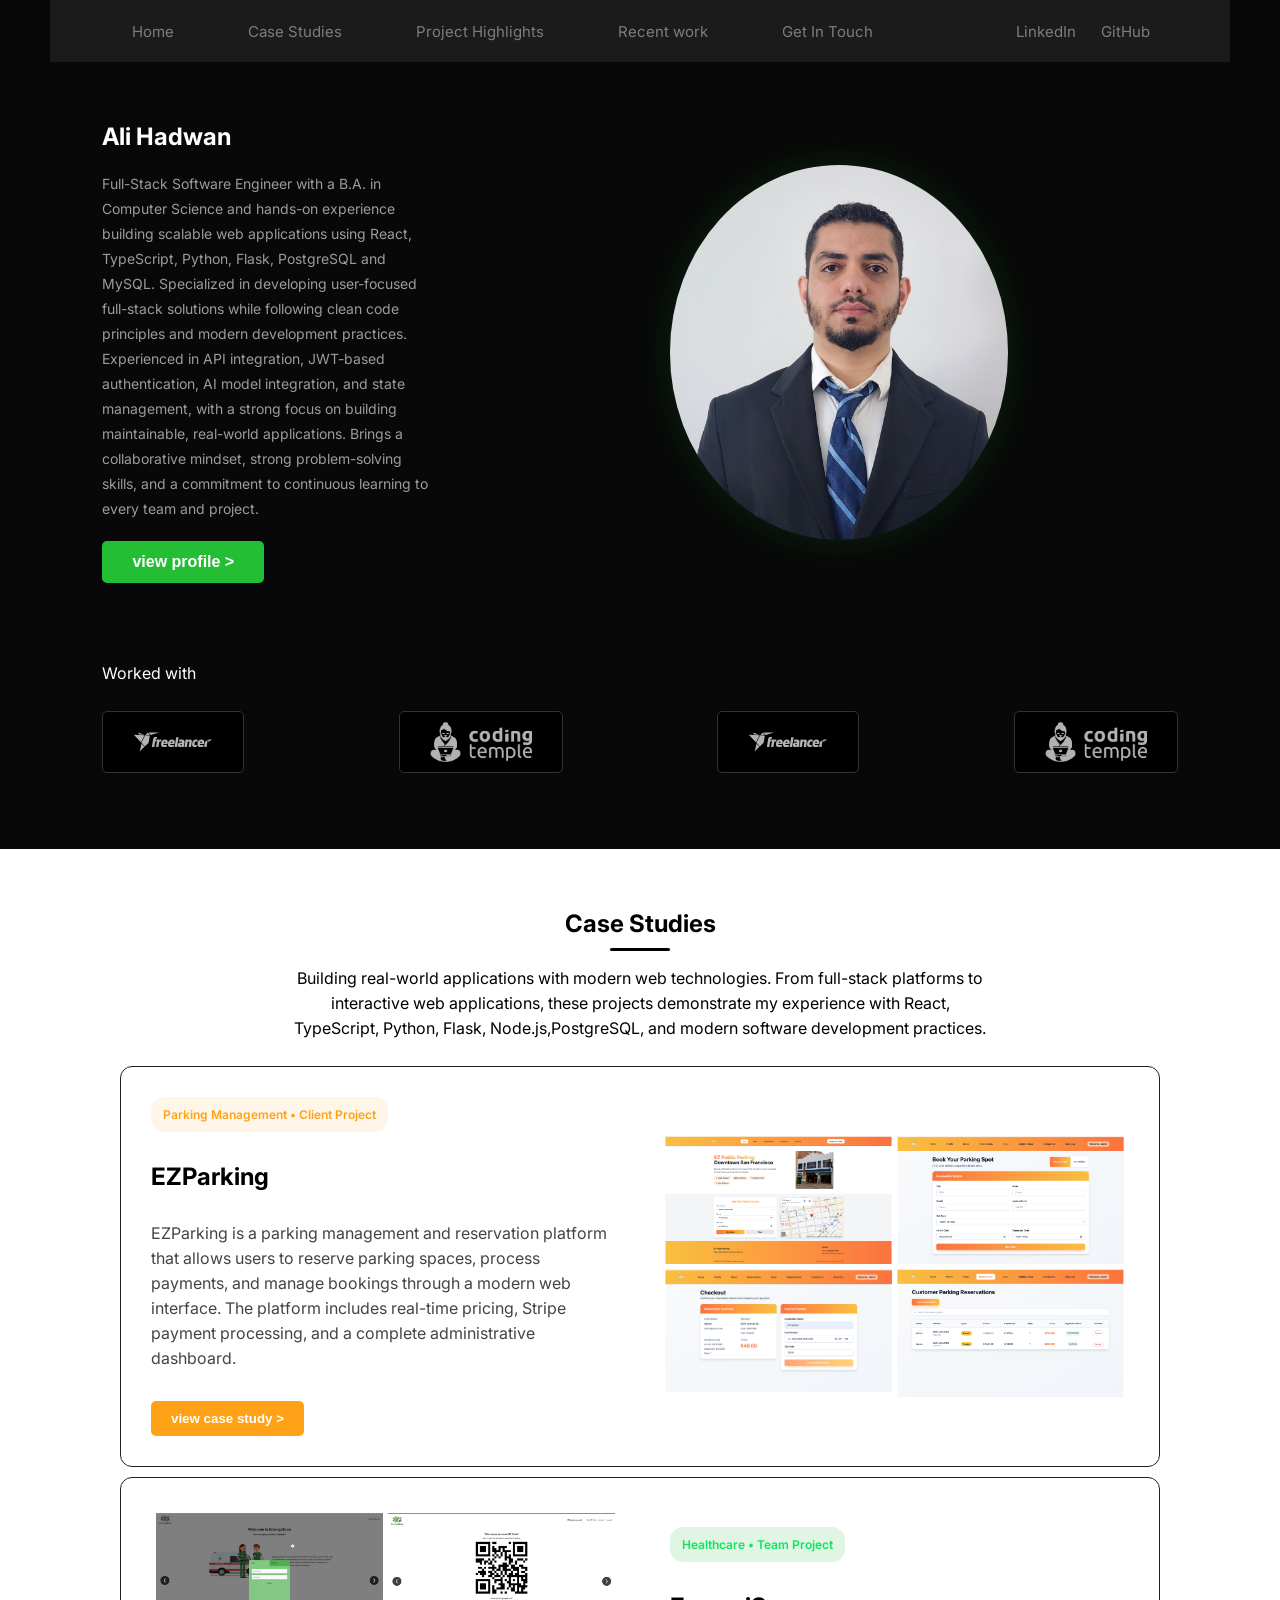
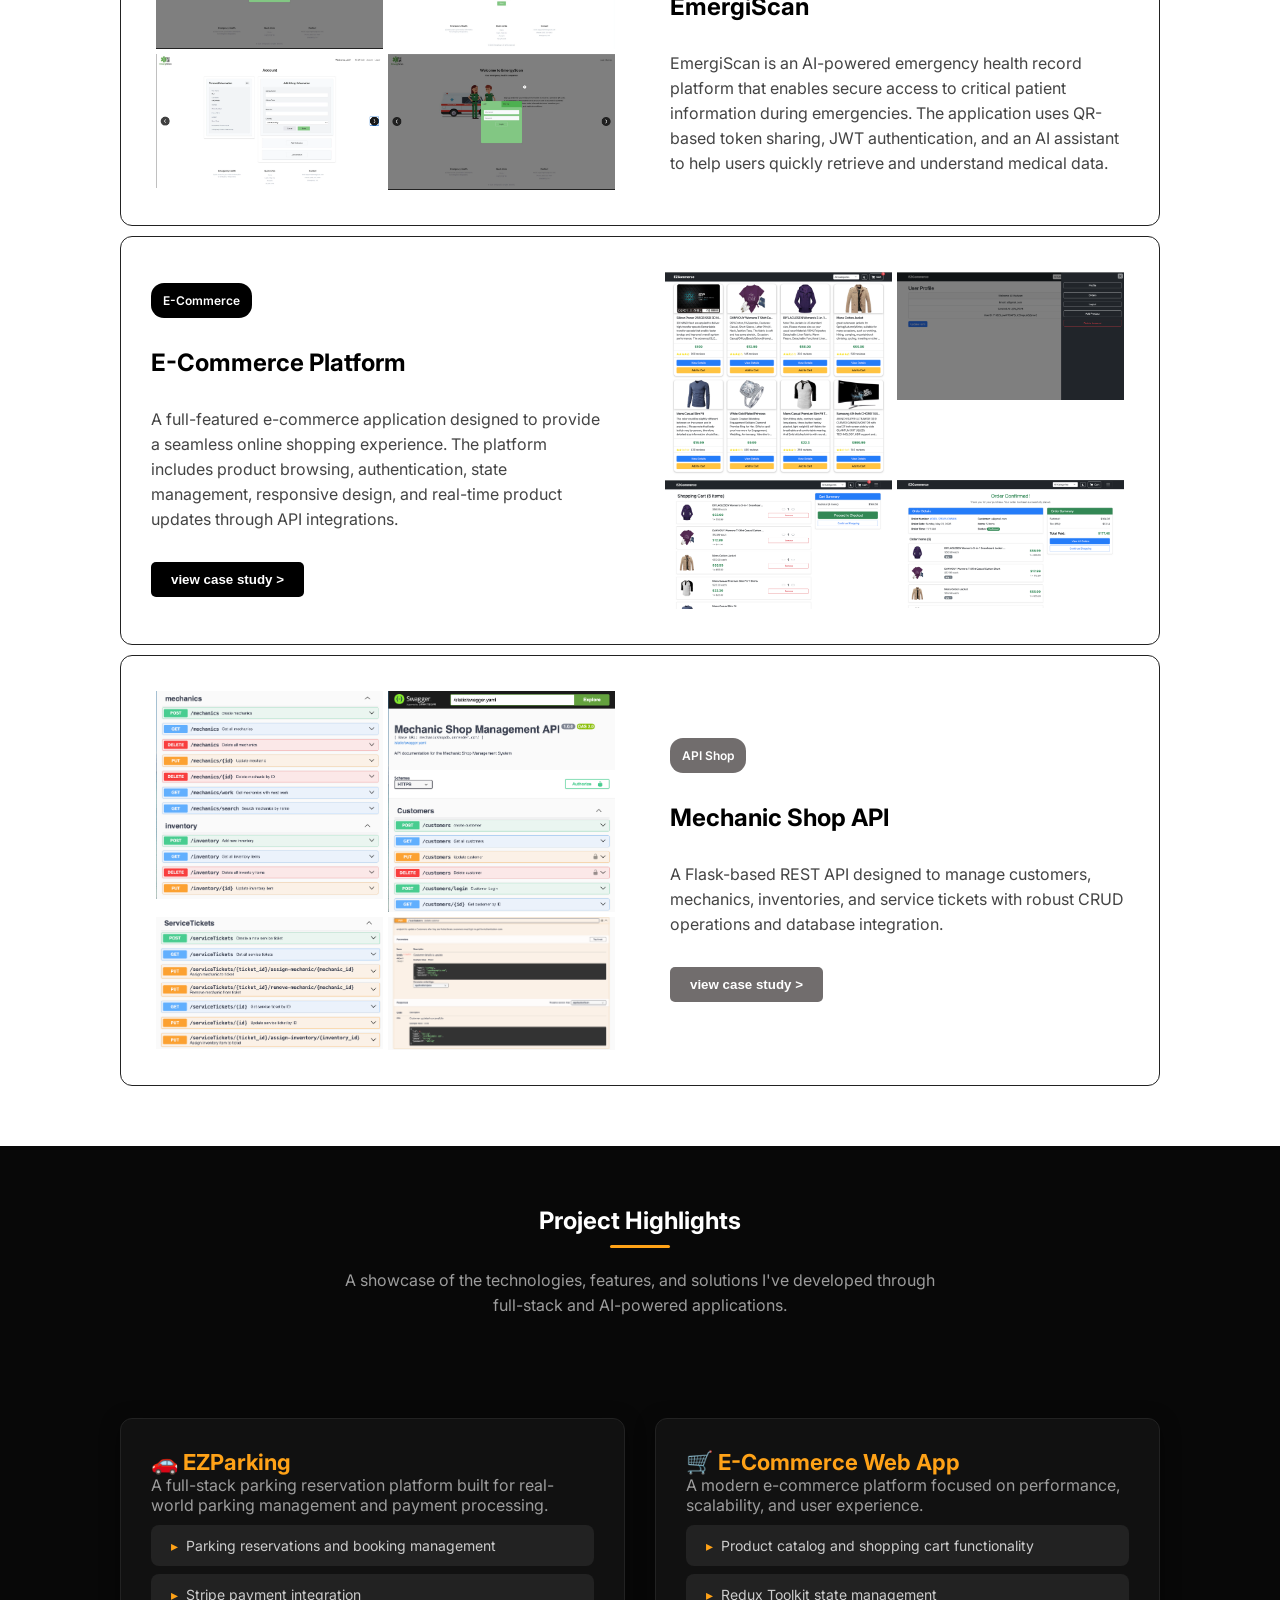
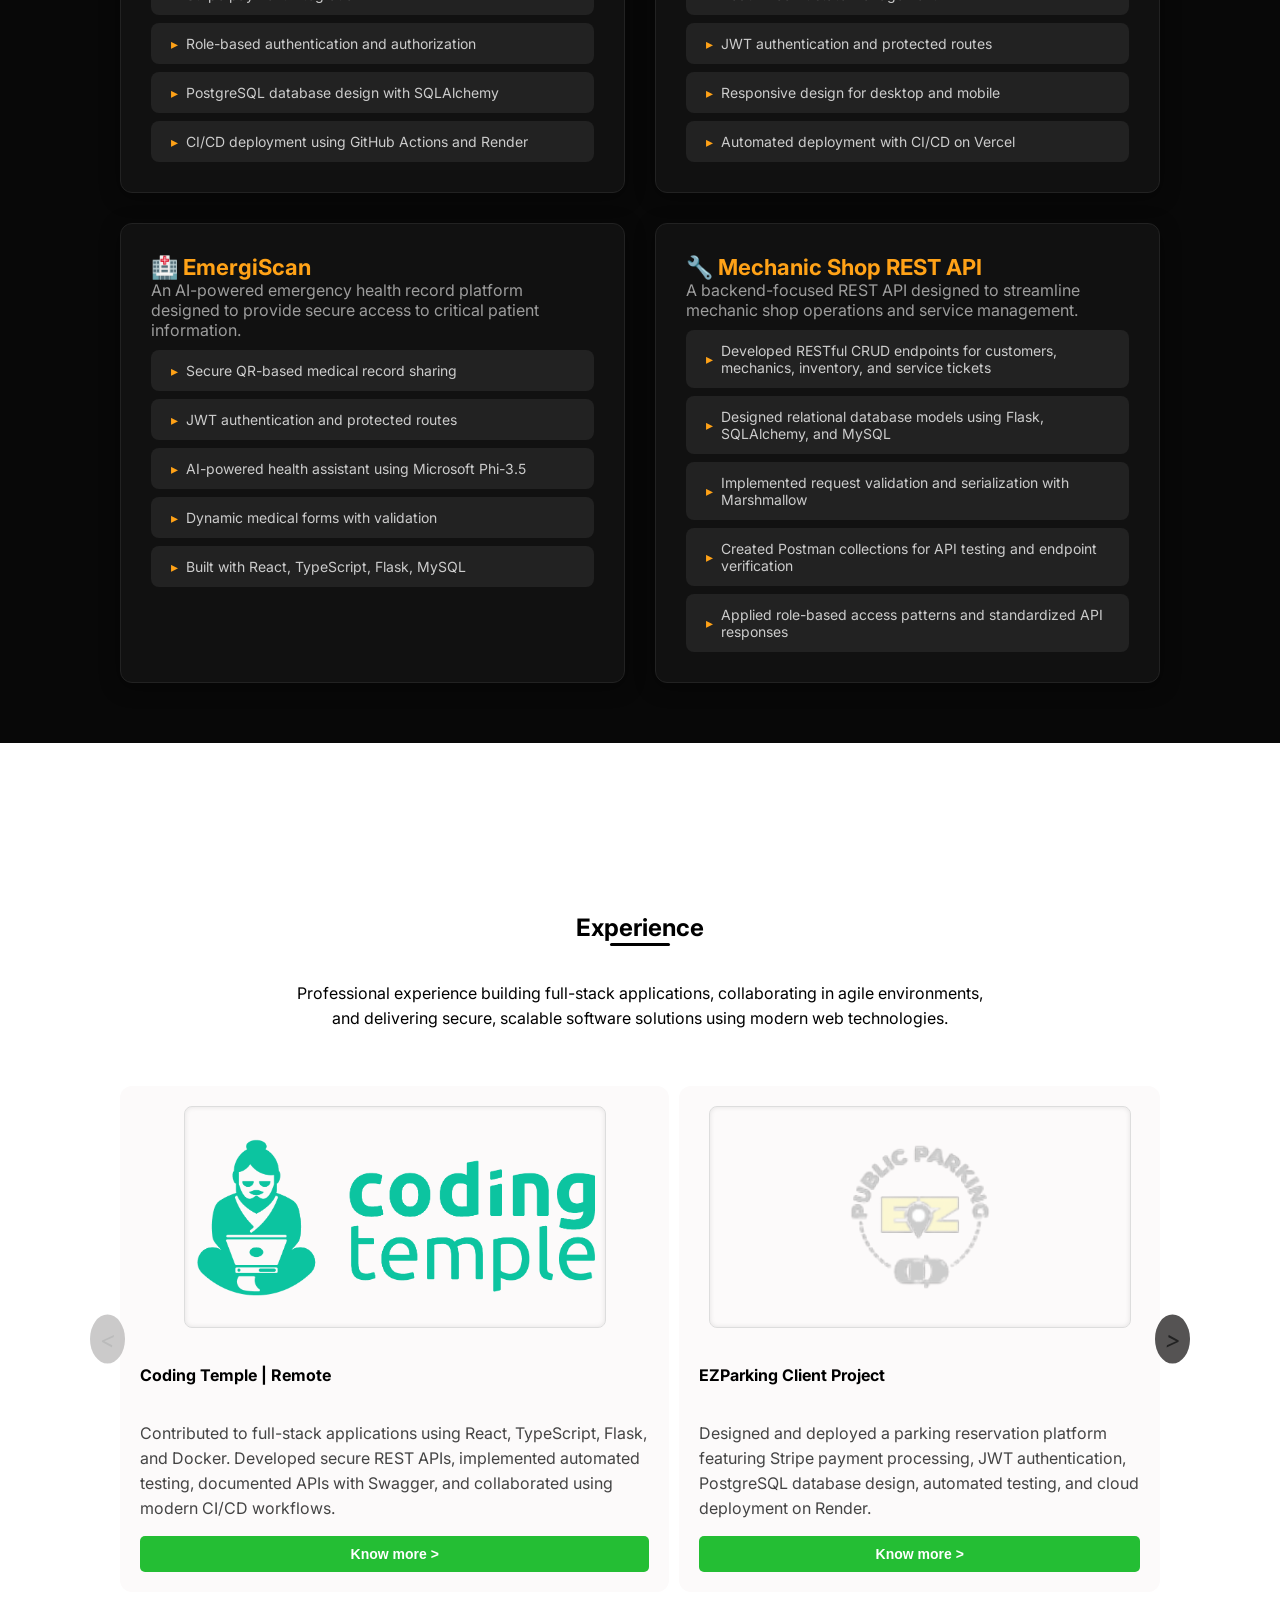
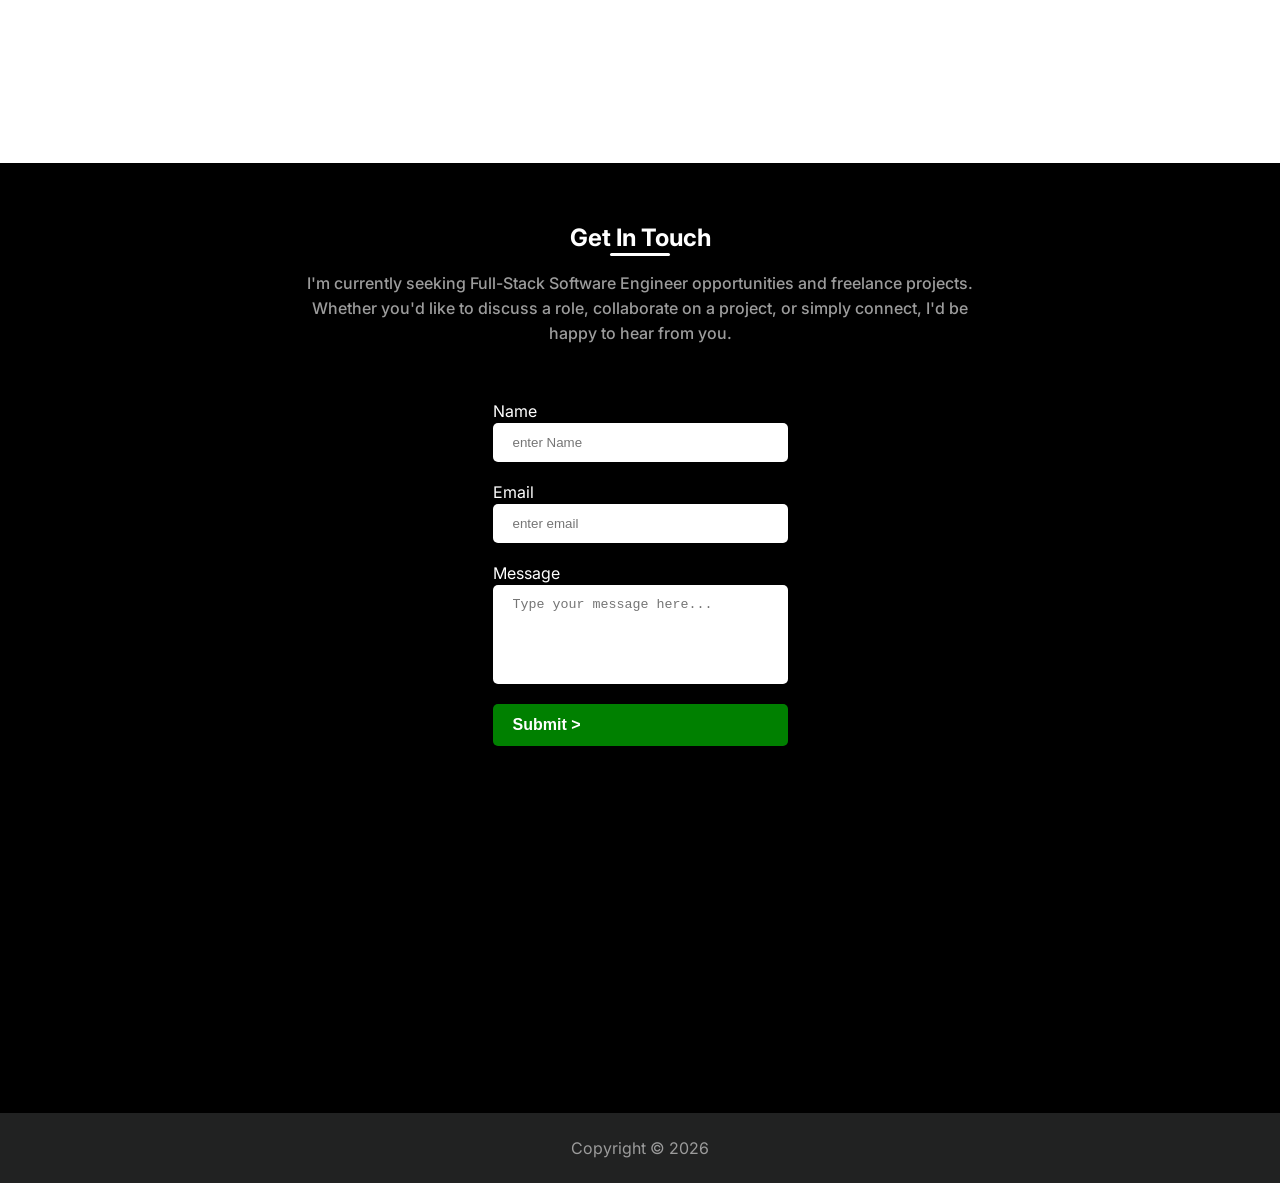
==== index.html @ 39d37187 "fix: rename the root file to index.html" ====
<!doctype html>
<html lang="en">
  <head>
    <meta charset="UTF-8" />
    <meta name="viewport" content="width=device-width, initial-scale=1.0" />
    <title>Personal Portfolio</title>
    <link
      href="https://fonts.googleapis.com/css2?family=Inter:wght@400;600;700&display=swap"
      rel="stylesheet"
    />
    <link rel="stylesheet" href="/styles/header.css" />
    <link rel="stylesheet" href="/styles/general.css" />
    <link rel="stylesheet" href="/styles/main.css" />
    <link rel="stylesheet" href="/styles/home.css" />
    <link rel="stylesheet" href="/styles/CaseStudies.css" />
    <link rel="stylesheet" href="/styles/projectHighlightd.css" />
    <link rel="stylesheet" href="/styles/recentWork.css" />
    <link rel="stylesheet" href="/styles/getInTouch.css" />
    <link rel="stylesheet" href="/styles/footer.css" />
  </head>
  <body>
    <header class="portfolio-header">
      <nav class="portfolio-navs">
        <ul>
          <li><a href="#home">Home</a></li>
          <li><a href="#case-studies">Case Studies</a></li>
          <li><a href="#project-highlights">Project Highlights</a></li>
          <li><a href="#recent-work">Recent work</a></li>
          <li><a href="#get-in-touch">Get In Touch</a></li>
        </ul>
      </nav>

      <div class="portfolio-social-links">
        <a
          href="https://www.linkedin.com/in/ali-hadwan/"
          target="_blank"
          rel="noopener noreferrer"
          aria-label="Visit our LinkedIn profile"
        >
          LinkedIn
        </a>
        <a
          href="https://github.com/alhadwan"
          target="_blank"
          rel="noopener noreferrer"
          aria-label="Visit our GitHub profile"
        >
          GitHub
        </a>
      </div>
    </header>
    <main>
      <!-- home section -->
      <section id="home">
        <div class="portfolio-img-intro">
          <div class="portfolio-intro">
            <h1>Ali Hadwan</h1>
            <p>
              Full-Stack Software Engineer with a B.A. in Computer Science and
              hands-on experience building scalable web applications using
              React, TypeScript, Python, Flask, PostgreSQL and MySQL.
              Specialized in developing user-focused full-stack solutions while
              following clean code principles and modern development practices.
              Experienced in API integration, JWT-based authentication, AI model
              integration, and state management, with a strong focus on building
              maintainable, real-world applications. Brings a collaborative
              mindset, strong problem-solving skills, and a commitment to
              continuous learning to every team and project.
            </p>
            <button class="portfolio-intro-button" type="button">
              <a
                href="https://github.com/alhadwan"
                style="color: inherit; text-decoration: none"
              >
                view profile >
              </a>
            </button>
          </div>
          <div class="portfolio-photo">
            <img class="ali-photo" src="/images/Ali.jpg" />
          </div>
        </div>

        <div class="portfolio-worked-with">
          <p>Worked with</p>
          <ul>
            <li class="brand-card">
              <img
                class="portfolio-worked-with-logo"
                src="/images/freelancer_logo_icon_171123.svg"
                alt="Freelancing"
              />
            </li>
            <li class="brand-card">
              <img
                class="portfolio-worked-with-logo"
                src="/images/Logo_-_Green.png"
                alt="Coding Temple"
              />
            </li>
            <li class="brand-card">
              <img
                class="portfolio-worked-with-logo"
                src="/images/freelancer_logo_icon_171123.svg"
                alt="Freelancing"
              />
            </li>
            <li class="brand-card">
              <img
                class="portfolio-worked-with-logo"
                src="/images/Logo_-_Green.png"
                alt="Coding Temple"
              />
            </li>
          </ul>
        </div>
      </section>
      <!-- case studies section -->
      <section id="case-studies">
        <div class="case-studies-intro">
          <h1>Case Studies</h1>
          <p>
            Building real-world applications with modern web technologies. From
            full-stack platforms to interactive web applications, these projects
            demonstrate my experience with React, TypeScript, Python, Flask,
            Node.js,PostgreSQL, and modern software development practices.
          </p>
        </div>
        <div class="case-studies-project">
          <div class="projects-details">
            <p class="project-tag orange">
              Parking Management • Client Project
            </p>
            <h1>EZParking</h1>
            <p>
              EZParking is a parking management and reservation platform that
              allows users to reserve parking spaces, process payments, and
              manage bookings through a modern web interface. The platform
              includes real-time pricing, Stripe payment processing, and a
              complete administrative dashboard.
            </p>
            <button class="project-details-button orange" type="button">
              <a
                href="https://ez-public-parking-v2.onrender.com/"
                style="color: inherit; text-decoration: none"
              >
                view case study >
              </a>
            </button>
          </div>
          <div class="project-photo">
            <img
              class="project-imag"
              src="/images/parkinghomepage.png"
              alt="EZParking project screenshot"
            />
            <img
              class="project-imag"
              src="/images/ezparkingreservation.png"
              alt="EZParking project screenshot"
            />
            <img
              class="project-imag"
              src="/images/ezparkingpayment.png"
              alt="EZParking project screenshot"
            />
            <img
              class="project-imag"
              src="/images/ezparkingadmin.png"
              alt="EZParking project screenshot"
            />
          </div>
        </div>
        <div class="case-studies-project reverse">
          <div class="projects-details">
            <p class="project-tag green">Healthcare • Team Project</p>
            <h1>EmergiScan</h1>
            <p>
              EmergiScan is an AI-powered emergency health record platform that
              enables secure access to critical patient information during
              emergencies. The application uses QR-based token sharing, JWT
              authentication, and an AI assistant to help users quickly retrieve
              and understand medical data.
            </p>
            <!-- <button class="project-details-button" type="button">
              <a
                href="/case-studies/emergiscan.html"
                style="color: inherit; text-decoration: none"
              >
                view case study >
              </a>
            </button> -->
          </div>
          <div class="project-photo">
            <img
              class="project-imag"
              src="/images/emergiscanhomeapage.png"
              alt="EmergiScan project screenshot"
            />
            <img
              class="project-imag"
              src="/images/emergiscan-barcode.png"
              alt="EmergiScan project screenshot"
            />
            <img
              class="project-imag"
              src="/images/emergiscan-form.png"
              alt="EmergiScan project screenshot"
            />
            <img
              class="project-imag"
              src="/images/emergiscanhomeapage.png"
              alt="EmergiScan project screenshot"
            />
          </div>
        </div>
        <div class="case-studies-project">
          <div class="projects-details">
            <p class="project-tag black">E-Commerce</p>
            <h1>E-Commerce Platform</h1>
            <p>
              A full-featured e-commerce application designed to provide a
              seamless online shopping experience. The platform includes product
              browsing, authentication, state management, responsive design, and
              real-time product updates through API integrations.
            </p>
            <button class="project-details-button black" type="button">
              <a
                href="https://e-commerce-app-three-kohl.vercel.app/"
                style="color: inherit; text-decoration: none"
              >
                view case study >
              </a>
            </button>
          </div>
          <div class="project-photo">
            <img
              class="project-imag"
              src="/images/e-commercehomepage.png"
              alt="E-Commerce project"
            />
            <img
              class="project-imag"
              src="/images/e-commerce-profile.png"
              alt="E-Commerce project"
            />
            <img
              class="project-imag"
              src="/images/e-commerce-checkout.png"
              alt="E-Commerce project"
            />
            <img
              class="project-imag"
              src="/images/e-commerce-conformation.png"
              alt="E-Commerce project"
            />
          </div>
        </div>
        <div class="case-studies-project reverse">
          <div class="projects-details">
            <p class="project-tag white">API Shop</p>
            <h1>Mechanic Shop API</h1>
            <p>
              A Flask-based REST API designed to manage customers, mechanics,
              inventories, and service tickets with robust CRUD operations and
              database integration.
            </p>
            <button class="project-details-button gray" type="button">
              <a
                href="https://mechanicshopdb.onrender.com/api/docs/#/"
                style="color: inherit; text-decoration: none"
              >
                view case study >
              </a>
            </button>
          </div>
          <div class="project-photo">
            <img
              class="project-imag"
              src="/images/MechanicShop-customers.png"
              alt="EmergiScan project screenshot"
            />
            <img
              class="project-imag"
              src="/images/MechanicShop-mechanics.png"
              alt="EmergiScan project screenshot"
            />
            <img
              class="project-imag"
              src="/images/MechanicShop-inventory.png"
              alt="EmergiScan project screenshot"
            />
            <img
              class="project-imag"
              src="/images/MechanicShop-tickets.png"
              alt="EmergiScan project screenshot"
            />
          </div>
        </div>
      </section>
      <!-- project highlights-->
      <section id="project-highlights">
        <div class="project-highlights-header">
          <h1>Project Highlights</h1>
          <p>
            A showcase of the technologies, features, and solutions I've
            developed through full-stack and AI-powered applications.
          </p>
        </div>
        <div class="project-highlights-into">
          <div class="project-highlights-into-ezparking">
            <h1>🚗 EZParking</h1>
            <p>
              A full-stack parking reservation platform built for real-world
              parking management and payment processing.
            </p>
            <ul>
              <li>Parking reservations and booking management</li>
              <li>Stripe payment integration</li>
              <li>Role-based authentication and authorization</li>
              <li>PostgreSQL database design with SQLAlchemy</li>
              <li>CI/CD deployment using GitHub Actions and Render</li>
            </ul>
          </div>
          <div class="project-highlights-into-E-Commerce">
            <h1>🛒 E-Commerce Web App</h1>
            <p>
              A modern e-commerce platform focused on performance, scalability,
              and user experience.
            </p>
            <ul>
              <li>Product catalog and shopping cart functionality</li>
              <li>Redux Toolkit state management</li>
              <li>JWT authentication and protected routes</li>
              <li>Responsive design for desktop and mobile</li>
              <li>Automated deployment with CI/CD on Vercel</li>
            </ul>
          </div>
          <div class="project-highlights-into-EmergiScan">
            <h1>🏥 EmergiScan</h1>
            <p>
              An AI-powered emergency health record platform designed to provide
              secure access to critical patient information.
            </p>
            <ul>
              <li>Secure QR-based medical record sharing</li>
              <li>JWT authentication and protected routes</li>
              <li>AI-powered health assistant using Microsoft Phi-3.5</li>
              <li>Dynamic medical forms with validation</li>
              <li>Built with React, TypeScript, Flask, MySQL</li>
            </ul>
          </div>
          <div class="project-highlights-into-MechanicShopAPI">
            <h1>🔧 Mechanic Shop REST API</h1>
            <p>
              A backend-focused REST API designed to streamline mechanic shop
              operations and service management.
            </p>
            <ul>
              <li>
                Developed RESTful CRUD endpoints for customers, mechanics,
                inventory, and service tickets
              </li>
              <li>
                Designed relational database models using Flask, SQLAlchemy, and
                MySQL
              </li>
              <li>
                Implemented request validation and serialization with
                Marshmallow
              </li>
              <li>
                Created Postman collections for API testing and endpoint
                verification
              </li>
              <li>
                Applied role-based access patterns and standardized API
                responses
              </li>
            </ul>
          </div>
        </div>
      </section>
      <!-- Recent-work/Experience -->
      <section id="recent-work">
        <div class="recent-work-intro">
          <h1>Experience</h1>
          <p>
            Professional experience building full-stack applications,
            collaborating in agile environments, and delivering secure, scalable
            software solutions using modern web technologies.
          </p>
        </div>
        <div class="recent-work-carousel">
          <i id="left" class="left-arrow arrows">&#60;</i>
          <div class="recent-work-carousel-card1 carouselcard">
            <div class="card-img"><img src="/images/Logo_-_Green.png" /></div>

            <h4>Coding Temple | Remote</h4>
            <p>
              Contributed to full-stack applications using React, TypeScript,
              Flask, and Docker. Developed secure REST APIs, implemented
              automated testing, documented APIs with Swagger, and collaborated
              using modern CI/CD workflows.
            </p>
            <button type="button">Know more ></button>
          </div>
          <div class="recent-work-carousel-card2 carouselcard">
            <div class="card-img"><img src="/images/eznewlogotrans.png" /></div>

            <h4>EZParking Client Project</h4>
            <p>
              Designed and deployed a parking reservation platform featuring
              Stripe payment processing, JWT authentication, PostgreSQL database
              design, automated testing, and cloud deployment on Render.
            </p>
            <button
              type="button"
              onclick="window.location.href='https://ez-public-parking-v2.onrender.com/'"
            >
              Know more >
            </button>
          </div>
          <div class="recent-work-carousel-card3 carouselcard">
            <div class="card-img"><img src="/images/sample.jpg" /></div>
            <h4>Work name here</h4>
            <p>
              Labore et dolore magna aliqua. sed do eiusmod tempor incididunt ut
              labore et dolore magna.
            </p>
            <button type="button">Know more ></button>
          </div>
          <div class="recent-work-carousel-card4 carouselcard">
            <div class="card-img"><img src="/images/sample.jpg" /></div>
            <h4>Work name here</h4>
            <p>
              Labore et dolore magna aliqua. sed do eiusmod tempor incididunt ut
              labore et dolore magna.
            </p>
            <button type="button">Know more ></button>
          </div>
          <i id="right" class="right-arrow arrows">&#62;</i>
        </div>
      </section>
      <!--Get In Touch Section-->
      <section id="get-in-touch">
        <div class="get-in-touch-intro">
          <h1>Get In Touch</h1>
          <p>
            I'm currently seeking Full-Stack Software Engineer opportunities and
            freelance projects. Whether you'd like to discuss a role,
            collaborate on a project, or simply connect, I'd be happy to hear
            from you.
          </p>
        </div>
        <div class="get-in-touch-contact">
          <form class="get-in-touch-contact-form">
            <div class="get-in-touch-contact-form-name">
              <label>Name</label>
              <input type="text" placeholder="enter Name" />
            </div>
            <div class="get-in-touch-contact-form-email">
              <label>Email</label>
              <input type="text" placeholder="enter email" />
            </div>
            <div class="get-in-touch-contact-form-message">
              <label>Message</label>
              <textarea
                rows="5"
                cols="30"
                draggable="false"
                placeholder="Type your message here..."
              ></textarea>
            </div>
            <div>
              <button class="get-in-touch-contact-form-submit" type="submit">
                Submit >
              </button>
            </div>
          </form>
        </div>
      </section>
      <footer>
        <div class="footer">Copyright &copy; 2026</div>
      </footer>
    </main>

    <script>
      const carousel = document.querySelector(".recent-work-carousel");
      const cards = Array.from(carousel.querySelectorAll(".carouselcard"));
      const leftArrow = document.getElementById("left");
      const rightArrow = document.getElementById("right");

      let currentIndex = 0; // tracks the index of the first visible card this case the first card in the carousel 0-3
      const visibleCount = 2;

      function updateCarousel() {
        // loop through cards and set display based on currentIndex and visibleCount
        //
        cards.forEach((card, i) => {
          card.style.display =
            i >= currentIndex && i < currentIndex + visibleCount
              ? "flex"
              : "none";
        });
        // update arrow opacity based on currentIndex and visibleCount
        leftArrow.style.opacity = currentIndex === 0 ? "0.3" : "1";
        // update arrow opacity based on currentIndex and visibleCount
        rightArrow.style.opacity =
          currentIndex + visibleCount >= cards.length ? "0.3" : "1";
      }
      // add click event listeners to arrows
      leftArrow.addEventListener("click", () => {
        if (currentIndex > 0) {
          currentIndex--;
          updateCarousel();
        }
      });
      // add click event listeners to arrows
      rightArrow.addEventListener("click", () => {
        if (currentIndex + visibleCount < cards.length) {
          currentIndex++;
          updateCarousel();
        }
      });

      updateCarousel();
    </script>
  </body>
</html>
---- styles/header.css ----
.portfolio-header {
  background-color: rgb(27, 27, 27);
  display: flex;
  gap: 30px;
  margin: 0 50px;
  padding: 5px;
  position: sticky;
  top: 0;
  z-index: 100;
}

.portfolio-navs {
  flex: 3;
}

nav ul {
  list-style: none;
  border-bottom: none;
  display: flex;
  flex-wrap: wrap;
  justify-content: space-around;
  align-items: center;
}
nav ul li a {
  font-size: 15px;
  color: #7e7d7d;
  padding: 5px;
  border-radius: 4px;
}
nav ul li a:hover {
  background-color: rgb(36, 190, 52);
  color: white;
}

.portfolio-social-links {
  display: flex;
  /* flex-wrap: wrap; */
  flex: 1;
  justify-content: center;
  align-items: center;
  gap: 15px;
}
.portfolio-social-links a {
  font-size: 15px;
  color: #7e7d7d;
  padding: 5px;
  border-radius: 4px;
}
.portfolio-social-links a:hover {
  background-color: rgb(36, 190, 52);
  color: white;
}
/* Mobile */
@media (max-width: 768px) {
  .portfolio-social-links {
    display: flex;
    flex-direction: column;
    /* flex-wrap: wrap; */
    flex: 1;
    justify-content: center;
    align-items: center;
    gap: 15px;
  }
  nav ul {
    list-style: none;
    border-bottom: none;
    display: flex;
    flex-direction: column;
    /* flex-wrap: wrap; */
    justify-content: space-around;
    align-items: center;
    gap: 20px;
  }
}
---- styles/general.css ----
p {
  margin: 0;
  padding: 0;
}
h1 {
  margin: 0;
  padding: 0;
}
a {
  text-decoration: none;
  color: white;
}

body {
  background-color: rgb(8, 8, 8);
  font-family: "Inter", sans-serif;
  margin: 0;
  padding: 0;
}
---- styles/main.css ----
main {
  /* background-color: azure; */
}
---- styles/home.css ----
/* Home section */
#home {
  display: flex;
  flex-direction: column;
  gap: 80px;
  /* padding that scales with viewport width */
  padding: 60px clamp(30px, 8vw, 120px);
}
.portfolio-img-intro {
  display: flex;
  justify-content: center;
  align-items: center;
  gap: 60px;
  /* flex: 1; */
}
.portfolio-intro {
  display: flex;
  flex-direction: column;
  justify-content: center;
  align-items: flex-start;
  gap: 20px;
  /* flex: 1; */
}
.portfolio-intro h1 {
  color: white;
}
.portfolio-intro p {
  line-height: 25px;
  color: #9c9c9c;
  font-size: 14px;
  max-width: 540px;
}
.portfolio-intro-button {
  padding: 12px 30px;
  cursor: pointer;
  width: fit-content;
  background-color: rgb(36, 190, 52);
  color: white;
  font-size: 16px;
  font-weight: 600;
  border: none;
  border-radius: 5px;
  transition: background-color 0.2s;
}
.portfolio-intro-button:hover {
  background-color: rgb(28, 160, 43);
}
.portfolio-photo {
  display: flex;
  justify-content: center;
  align-items: center;
  /* flex: 1; */
}

.ali-photo {
  width: 70%;
  border-radius: 50%;
  display: block;
  box-shadow: 0 0 40px rgba(36, 190, 52, 0.15);
}

.portfolio-worked-with {
  display: flex;
  flex-direction: column;

  gap: 12px;
}
.portfolio-worked-with p {
  color: white;
  margin: 0;
  padding: 0;
}
.portfolio-worked-with ul {
  list-style: none;
  border-bottom: none;
  display: flex;
  justify-content: space-between;
  flex-wrap: wrap;
  padding: 0;
}
.portfolio-worked-with ul li {
  display: flex;
  align-items: center;
  background-color: #000000;
  color: white;
  border: 1px solid #333;
  padding: 10px 30px;
  border-radius: 5px;
  transition: border-color 0.2s;
}
.portfolio-worked-with ul li:hover {
  border-color: #555;
}
.portfolio-worked-with-logo {
  height: 40px;
  filter: brightness(0) invert(1) brightness(0.7);
}

/* Mid-size screens */
@media (max-width: 1100px) {
  #home {
    padding: 60px clamp(30px, 5vw, 60px);
  }
}

/* Mobile */
@media (max-width: 768px) {
  .portfolio-img-intro {
    display: flex;
    flex-direction: column-reverse;
    justify-content: center;
    align-items: center;
    gap: 60px;
  }
}
@media (min-width: 1200px) {
  .ali-photo {
    width: 50%;
    border-radius: 50%;
    display: block;
    box-shadow: 0 0 40px rgba(36, 190, 52, 0.15);
  }
}
---- styles/CaseStudies.css ----
#case-studies {
  background-color: rgb(255, 255, 255);
  display: flex;
  flex-direction: column;
  gap: 10px;
  min-height: 100vh;
  padding: 60px 120px;
}
.case-studies-intro {
  display: flex;
  flex-direction: column;
  justify-content: center;
  align-items: center;
}
.case-studies-intro h1 {
  color: black;
}
.case-studies-intro h1::after {
  content: "";
  display: block;
  margin: 10px auto 0;
  background-color: black;
  height: 3px;
  width: 60px;
  border-radius: 3px;
}
.case-studies-intro p {
  text-align: center;
  max-width: 700px;
  margin: 15px auto;
  line-height: 25px;
}
.case-studies-project {
  border: 1px solid #222;
  border-radius: 12px;
  padding: 30px;
  display: flex;
  gap: 50px;
  align-items: center;
}
.case-studies-project.reverse {
  border: 1px solid #222;
  border-radius: 12px;
  padding: 30px;
  flex-direction: row-reverse;
}
.projects-details {
  flex: 1;
  display: flex;
  flex-direction: column;
  gap: 30px;
}
.projects-details h1 {
  color: black;
}
.projects-details p {
  color: #444;
  line-height: 25px;
}
.project-details-button {
  padding: 10px 20px;
  cursor: pointer;
  width: fit-content;
  color: white;
  font-weight: 600;
  border: none;
  border-radius: 5px;
  transition: opacity 0.2s;
}
.project-details-button:hover {
  opacity: 0.85;
}
.project-details-button.orange {
  background-color: rgb(255, 162, 23);
}
.project-details-button.green {
  background-color: rgb(10, 231, 95);
}
.project-details-button.black {
  background-color: rgb(0, 0, 0);
}
.project-details-button.gray {
  background-color: rgb(113, 109, 109);
}
.project-photo {
  flex: 1;
  display: grid;
  grid-template-columns: 1fr 1fr;
  gap: 5px;
  padding: 5px;
  overflow: hidden;
}
.project-imag {
  width: 100%;
  transition: transform 0.3s;
}
.project-imag:hover {
  transform: scale(1.04);
}
.project-tag {
  padding: 5px 12px;
  width: fit-content;
  border-radius: 13px;
  font-size: 12px;
  font-weight: 600;
}
.project-tag.orange {
  background-color: rgb(255, 246, 233);
  color: rgb(255, 162, 23);
}
.project-tag.green {
  background-color: rgb(224, 245, 227);
  color: rgb(10, 231, 95);
}
.project-tag.black {
  background-color: rgb(0, 0, 0);
  color: rgb(255, 255, 255);
}
.project-tag.white {
  background-color: rgb(113, 109, 109);
  color: rgb(255, 255, 255);
}
---- styles/projectHighlightd.css ----
#project-highlights {
  color: rgb(255, 255, 255);
  min-height: 100vh;
  padding: 60px 120px;
  display: flex;
  flex-direction: column;
  gap: 80px;
  justify-content: center;
  align-items: center;
}
.project-highlights-header {
  text-align: center;
}
.project-highlights-header h1::after {
  content: "";
  display: block;
  width: 60px;
  height: 3px;
  background-color: rgb(255, 162, 23);
  border-radius: 2px;
  margin: 10px auto 0;
}
.project-highlights-header p {
  color: #9c9c9c;
  max-width: 600px;
  margin: 0 auto;
  line-height: 25px;
  padding: 20px 0px;
}
.project-highlights-into {
  display: grid;
  grid-template-columns: repeat(2, 1fr);
  grid-template-rows: repeat(2, auto);
  gap: 30px;
}
.project-highlights-into h1 {
  font-size: 22px;
  color: rgb(255, 162, 23);
}
.project-highlights-into p {
  color: #9c9c9c;
}
.project-highlights-into ul {
  list-style: none;
  padding: 0;
  margin: 10px 0 0;
  display: flex;
  flex-direction: column;
  gap: 8px;
}
.project-highlights-into ul li {
  background-color: #222;
  padding: 12px 20px;
  border-radius: 8px;
  color: #cccccc;
  font-size: 14px;
  display: flex;
  gap: 8px;
  align-items: center;
}
.project-highlights-into ul li::before {
  content: "▸";
  color: rgb(255, 162, 23);
  flex-shrink: 0;
}
.project-highlights-into-ezparking,
.project-highlights-into-MechanicShopAPI,
.project-highlights-into-E-Commerce,
.project-highlights-into-EmergiScan {
  background-color: #111;
  border: 1px solid #222;
  border-radius: 12px;
  padding: 30px;
  box-shadow: 0 4px 20px rgba(0, 0, 0, 0.4);
}
---- styles/recentWork.css ----
#recent-work {
  background-color: rgb(255, 255, 255);
  min-height: 100vh;
  padding: 60px 120px;
  display: flex;
  flex-direction: column;
  gap: 40px;
  justify-content: center;
  align-items: center;
}
.recent-work-intro {
  display: flex;
  flex-direction: column;
  gap: 20px;
  justify-content: center;
  align-items: center;
}

.recent-work-intro h1::after {
  content: "";
  display: block;
  margin: 1px auto 0;
  background-color: black;
  height: 3px;
  width: 60px;
  border-radius: 3px;
}
.recent-work-intro p {
  text-align: center;
  line-height: 25px;
  max-width: 700px;
  margin: 15px auto;
}
.recent-work-carousel {
  display: flex;
  justify-content: center;
  align-items: center;
  position: relative;
  width: 100%;
  max-width: 1200px;
  gap: 10px;
}
.recent-work-carousel i {
  border-radius: 50%;
  padding: 10px;
  position: absolute;
  font-size: 24px;
  color: #222;
  cursor: pointer;
  z-index: 1;
  top: 50%;
  transform: translateY(-50%);
  background-color: rgba(43, 40, 40, 0.8);
}
.recent-work-carousel .left-arrow {
  left: -30px;
}
.recent-work-carousel .right-arrow {
  right: -30px;
}
.carouselcard {
  background-color: #fcfafa;
  border-radius: 12px;
  padding: 20px;
  display: flex;
  flex-direction: column;
  gap: 15px;
  /* flex: 1 1 0; */
  /* min-width: 0; */
}
.card-img {
  display: flex;
  justify-content: center;
  align-items: center;
}
.carouselcard img {
  padding: 10px;
  border: 1px solid #ddd;
  box-shadow: inset 0 0 5px rgba(0, 0, 0, 0.1);
  width: 100%;
  max-width: 400px;
  height: 200px;
  object-fit: contain;
  border-radius: 8px;
}
.carouselcard h4 {
  color: black;
}
.carouselcard p {
  color: #444;
  line-height: 25px;
  /* text-align: center; */
}
.carouselcard button {
  padding: 10px 20px;
  cursor: pointer;
  background-color: rgb(36, 190, 52);
  color: white;
  font-size: 14px;
  font-weight: 600;
  border: none;
  border-radius: 5px;
  transition: background-color 0.2s;
}
.carouselcard button:hover {
  background-color: rgb(28, 160, 43);
}
---- styles/getInTouch.css ----
#get-in-touch {
  background-color: black;
  min-height: 100vh;
  padding: 60px 120px;
  display: flex;
  flex-direction: column;
  align-items: center;
  gap: 40px;
}
.get-in-touch-intro {
  display: flex;
  flex-direction: column;
  justify-content: center;
  align-items: center;
  color: white;
}

.get-in-touch-intro h1::after {
  background-color: white;
  content: "";
  display: block;
  margin: 1px auto 0;
  height: 3px;
  width: 60px;
  border-radius: 3px;
}
.get-in-touch-intro p {
  text-align: center;
  line-height: 25px;
  max-width: 700px;
  margin: 15px auto;
  font-weight: 500;
  color: #9c9c9c;
}

.get-in-touch-contact {
  border-radius: 8px;
  width: 100%;
  height: 500px;
  display: flex;
  justify-content: center;
  align-items: flex-start;
}
.get-in-touch-contact-form {
  display: flex;
  flex-direction: column;
  gap: 20px;
}
.get-in-touch-contact-form-email,
.get-in-touch-contact-form-message,
.get-in-touch-contact-form-submit,
.get-in-touch-contact-form-name {
  display: flex;
  flex-direction: column;
  gap: 2px;
  color: white;
}
.get-in-touch-contact-form-message textarea {
  resize: none;
}

.get-in-touch-contact-form input,
.get-in-touch-contact-form textarea {
  padding: 12px 20px;
  border-radius: 5px;
  border: none;
}
.get-in-touch-contact-form-submit {
  background-color: green;
  border: none;
  padding: 12px 20px;
  border-radius: 5px;
  font-size: 16px;
  font-weight: 600;
  cursor: pointer;
  transition: background-color 0.2s;
  width: 100%;
}
---- styles/footer.css ----
main {
  position: relative;
}

.footer {
  background-color: rgb(33, 34, 34);
  position: absolute;
  color: #9c9c9c;
  bottom: 0;
  left: 0;
  right: 0;
  padding: 25px;
  text-align: center;
}
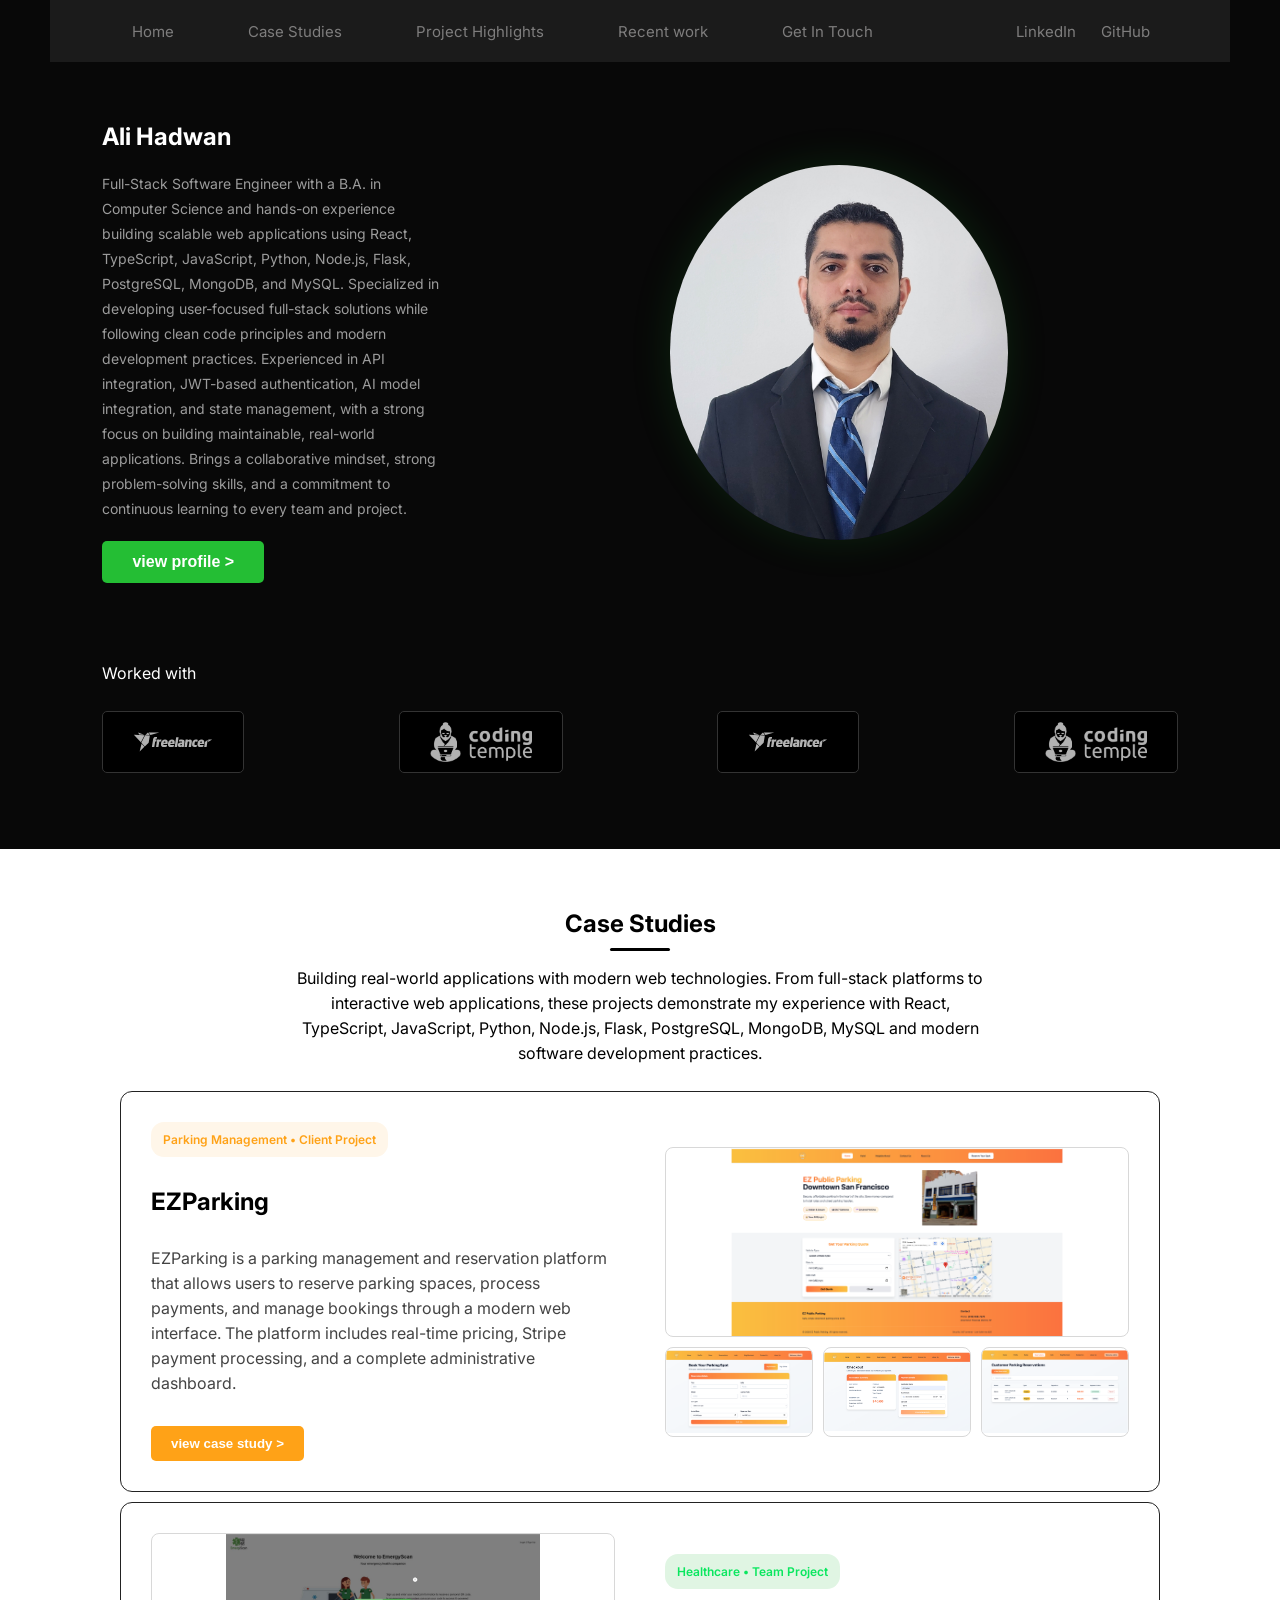
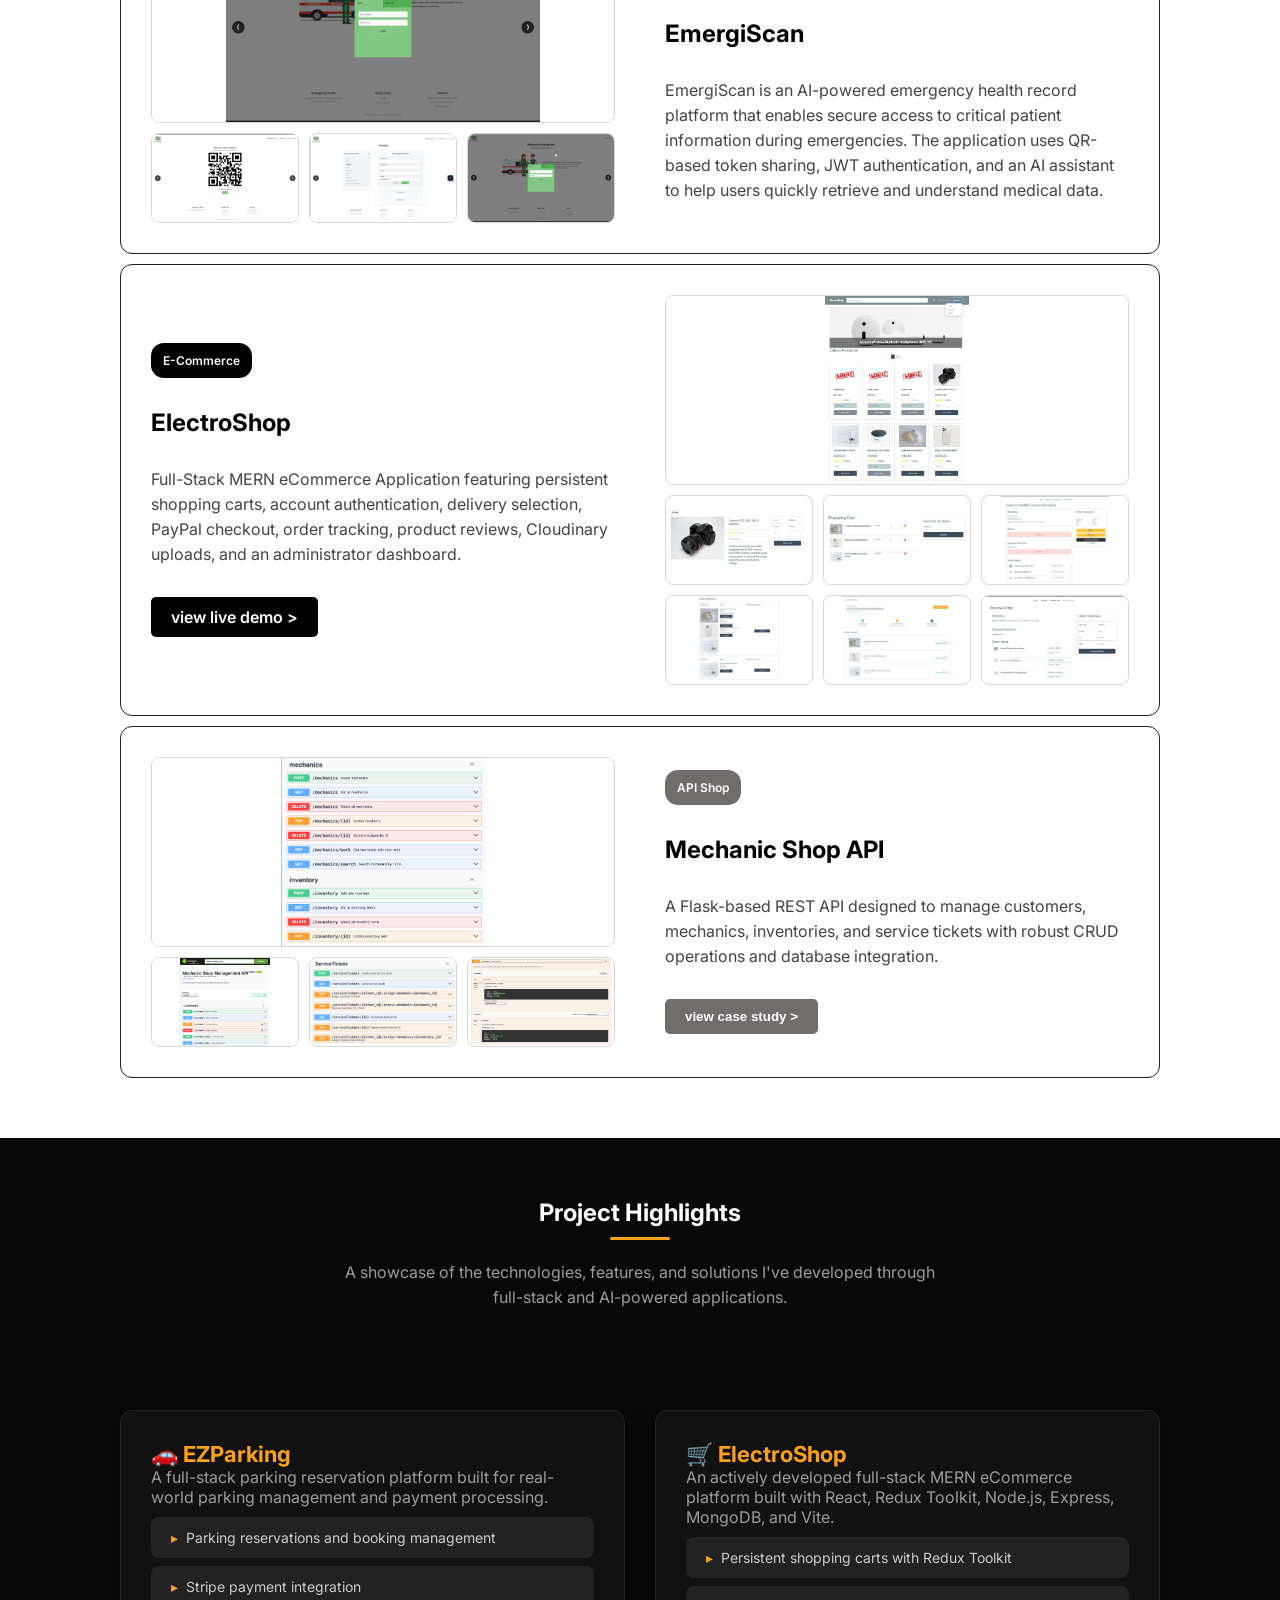
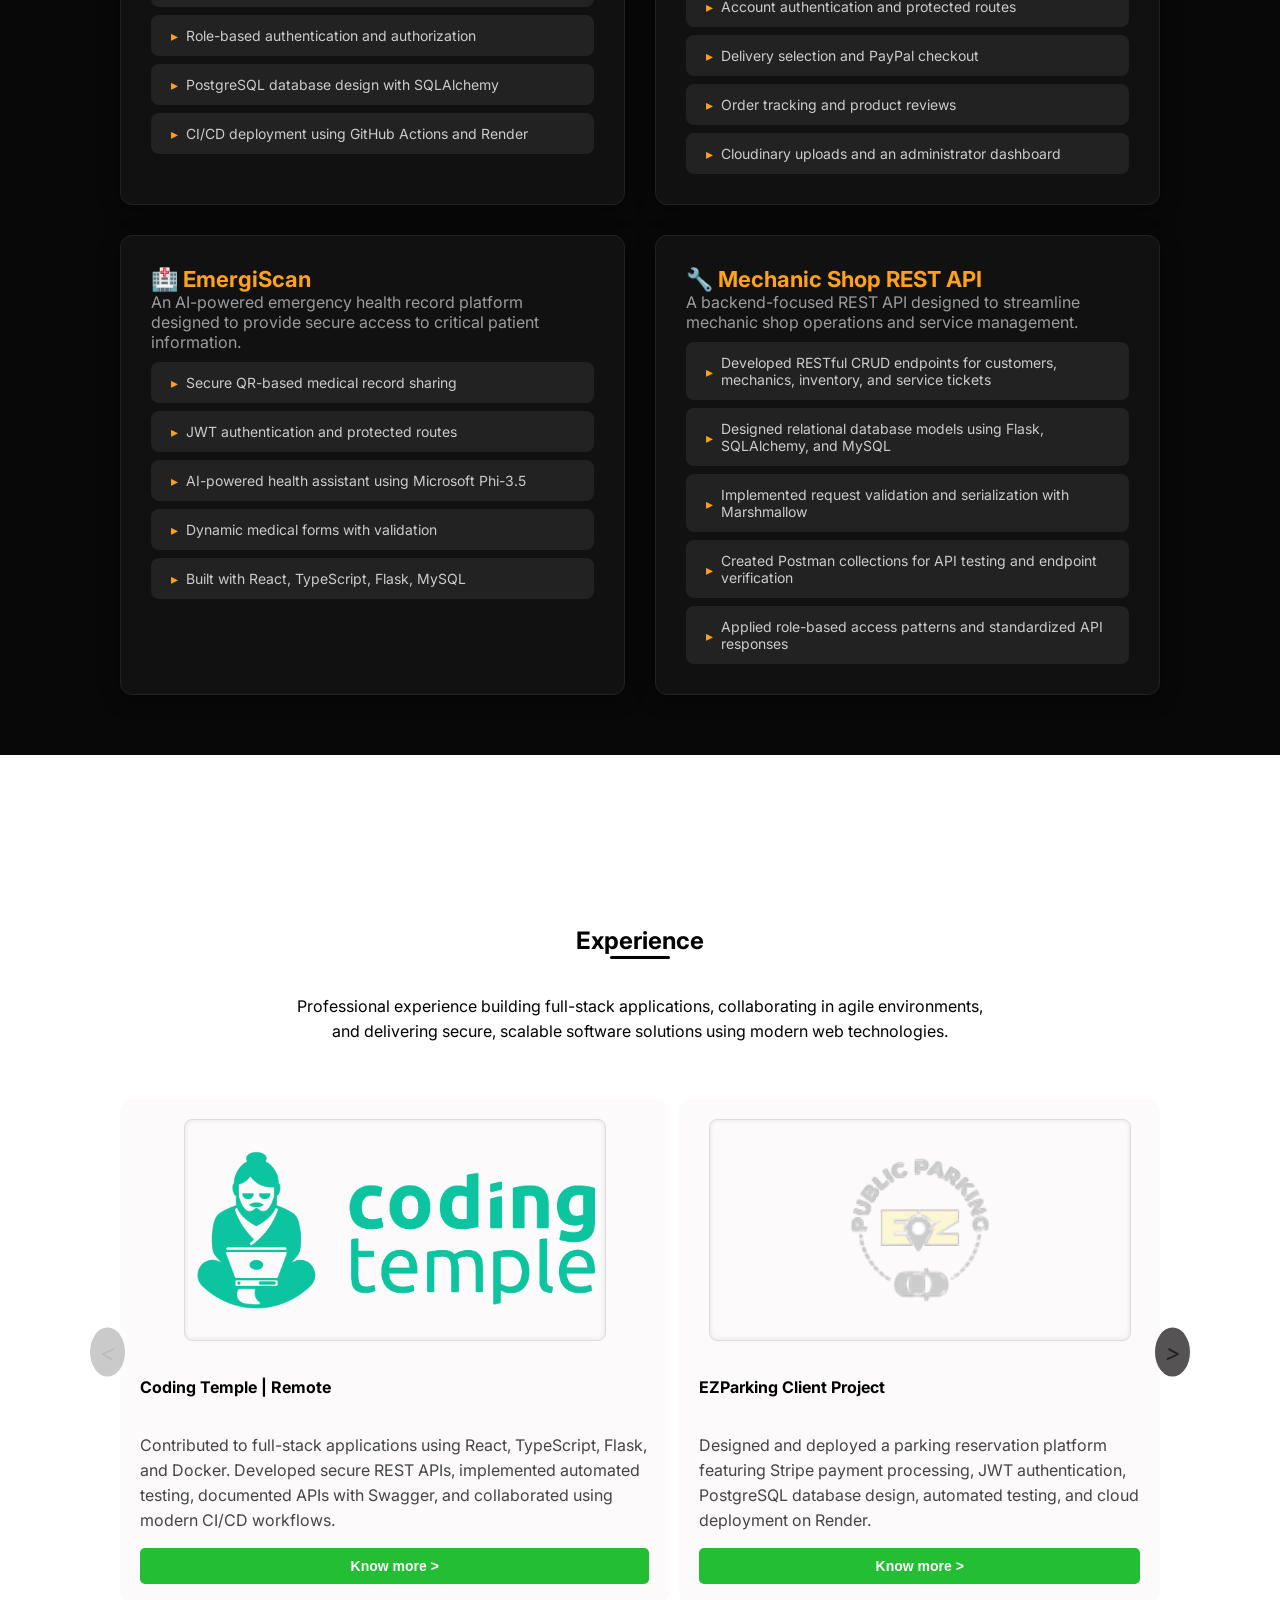
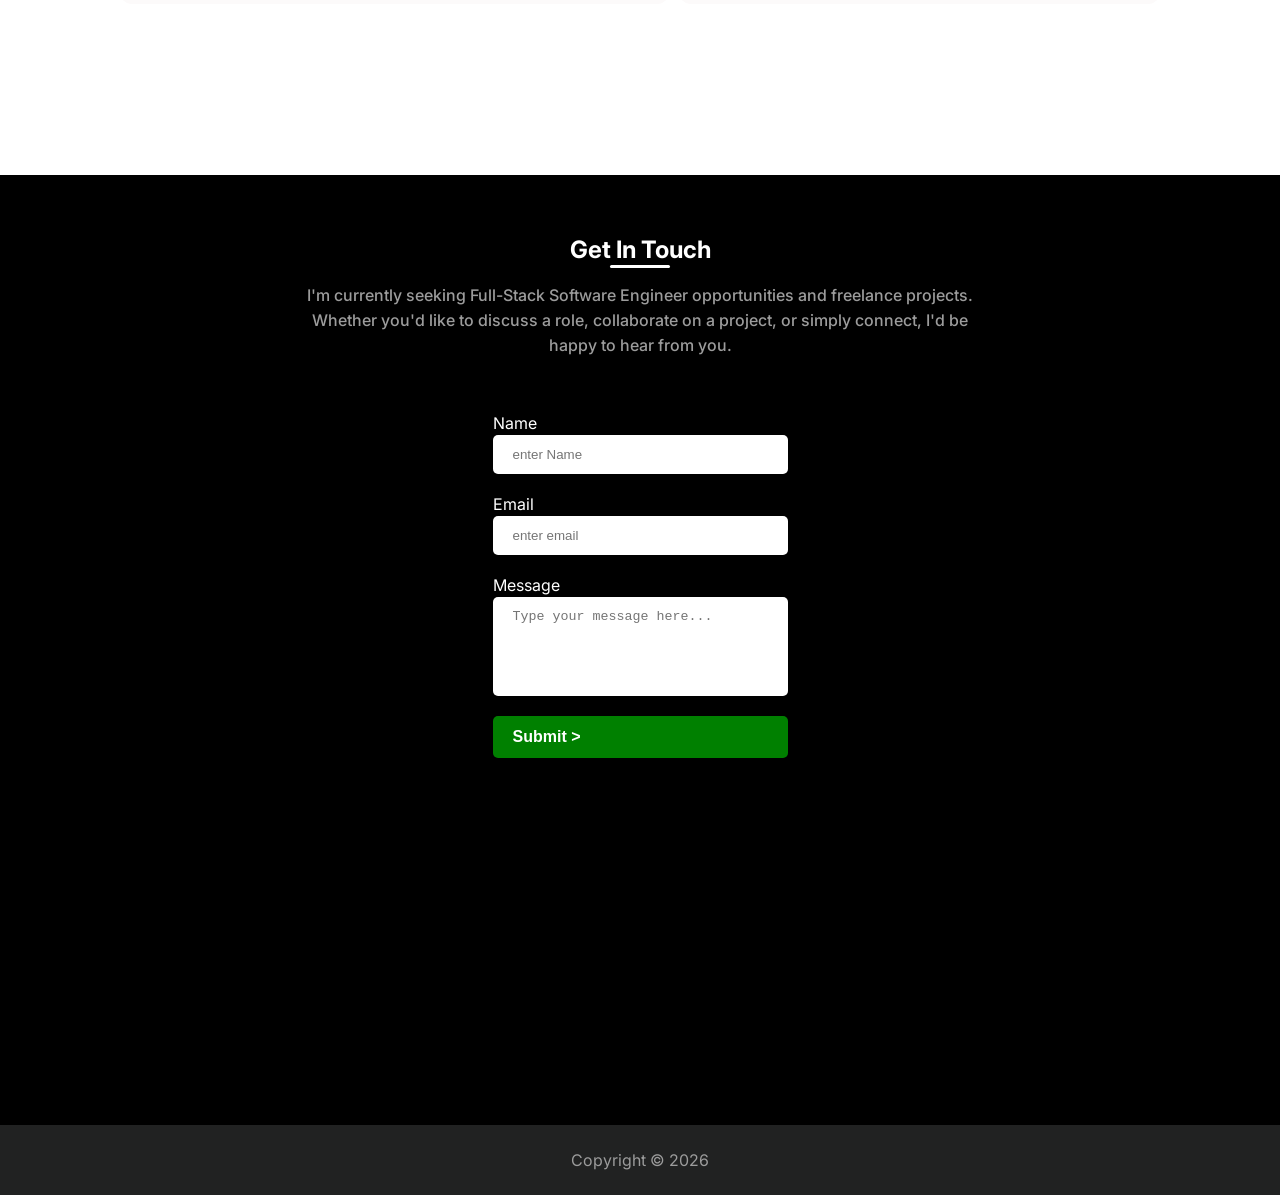
==== commit 8b984cd4: "feat: showcase ElectroShop project" ====
--- a/index.html
+++ b/index.html
@@ -8,15 +8,15 @@
       href="https://fonts.googleapis.com/css2?family=Inter:wght@400;600;700&display=swap"
       rel="stylesheet"
     />
-    <link rel="stylesheet" href="/styles/header.css" />
-    <link rel="stylesheet" href="/styles/general.css" />
-    <link rel="stylesheet" href="/styles/main.css" />
-    <link rel="stylesheet" href="/styles/home.css" />
-    <link rel="stylesheet" href="/styles/CaseStudies.css" />
-    <link rel="stylesheet" href="/styles/projectHighlightd.css" />
-    <link rel="stylesheet" href="/styles/recentWork.css" />
-    <link rel="stylesheet" href="/styles/getInTouch.css" />
-    <link rel="stylesheet" href="/styles/footer.css" />
+    <link rel="stylesheet" href="styles/header.css" />
+    <link rel="stylesheet" href="styles/general.css" />
+    <link rel="stylesheet" href="styles/main.css" />
+    <link rel="stylesheet" href="styles/home.css" />
+    <link rel="stylesheet" href="styles/CaseStudies.css" />
+    <link rel="stylesheet" href="styles/projectHighlightd.css" />
+    <link rel="stylesheet" href="styles/recentWork.css" />
+    <link rel="stylesheet" href="styles/getInTouch.css" />
+    <link rel="stylesheet" href="styles/footer.css" />
   </head>
   <body>
     <header class="portfolio-header">
@@ -58,14 +58,15 @@
             <p>
               Full-Stack Software Engineer with a B.A. in Computer Science and
               hands-on experience building scalable web applications using
-              React, TypeScript, Python, Flask, PostgreSQL and MySQL.
-              Specialized in developing user-focused full-stack solutions while
-              following clean code principles and modern development practices.
-              Experienced in API integration, JWT-based authentication, AI model
-              integration, and state management, with a strong focus on building
-              maintainable, real-world applications. Brings a collaborative
-              mindset, strong problem-solving skills, and a commitment to
-              continuous learning to every team and project.
+              React, TypeScript, JavaScript, Python, Node.js, Flask, PostgreSQL,
+              MongoDB, and MySQL. Specialized in developing user-focused
+              full-stack solutions while following clean code principles and
+              modern development practices. Experienced in API integration,
+              JWT-based authentication, AI model integration, and state
+              management, with a strong focus on building maintainable,
+              real-world applications. Brings a collaborative mindset, strong
+              problem-solving skills, and a commitment to continuous learning to
+              every team and project.
             </p>
             <button class="portfolio-intro-button" type="button">
               <a
@@ -77,7 +78,7 @@
             </button>
           </div>
           <div class="portfolio-photo">
-            <img class="ali-photo" src="/images/Ali.jpg" />
+            <img class="ali-photo" src="images/Ali.jpg" />
           </div>
         </div>
 
@@ -87,28 +88,28 @@
             <li class="brand-card">
               <img
                 class="portfolio-worked-with-logo"
-                src="/images/freelancer_logo_icon_171123.svg"
+                src="images/freelancer_logo_icon_171123.svg"
                 alt="Freelancing"
               />
             </li>
             <li class="brand-card">
               <img
                 class="portfolio-worked-with-logo"
-                src="/images/Logo_-_Green.png"
+                src="images/Logo_-_Green.png"
                 alt="Coding Temple"
               />
             </li>
             <li class="brand-card">
               <img
                 class="portfolio-worked-with-logo"
-                src="/images/freelancer_logo_icon_171123.svg"
+                src="images/freelancer_logo_icon_171123.svg"
                 alt="Freelancing"
               />
             </li>
             <li class="brand-card">
               <img
                 class="portfolio-worked-with-logo"
-                src="/images/Logo_-_Green.png"
+                src="images/Logo_-_Green.png"
                 alt="Coding Temple"
               />
             </li>
@@ -122,8 +123,9 @@
           <p>
             Building real-world applications with modern web technologies. From
             full-stack platforms to interactive web applications, these projects
-            demonstrate my experience with React, TypeScript, Python, Flask,
-            Node.js,PostgreSQL, and modern software development practices.
+            demonstrate my experience with React, TypeScript, JavaScript,
+            Python, Node.js, Flask, PostgreSQL, MongoDB, MySQL and modern
+            software development practices.
           </p>
         </div>
         <div class="case-studies-project">
@@ -148,25 +150,25 @@
               </a>
             </button>
           </div>
-          <div class="project-photo">
-            <img
-              class="project-imag"
-              src="/images/parkinghomepage.png"
+          <div class="project-photo project-gallery">
+            <img
+              class="project-imag"
+              src="images/parkinghomepage.png"
               alt="EZParking project screenshot"
             />
             <img
               class="project-imag"
-              src="/images/ezparkingreservation.png"
+              src="images/ezparkingreservation.png"
               alt="EZParking project screenshot"
             />
             <img
               class="project-imag"
-              src="/images/ezparkingpayment.png"
+              src="images/ezparkingpayment.png"
               alt="EZParking project screenshot"
             />
             <img
               class="project-imag"
-              src="/images/ezparkingadmin.png"
+              src="images/ezparkingadmin.png"
               alt="EZParking project screenshot"
             />
           </div>
@@ -191,25 +193,25 @@
               </a>
             </button> -->
           </div>
-          <div class="project-photo">
-            <img
-              class="project-imag"
-              src="/images/emergiscanhomeapage.png"
+          <div class="project-photo project-gallery">
+            <img
+              class="project-imag"
+              src="images/emergiscanhomeapage.png"
               alt="EmergiScan project screenshot"
             />
             <img
               class="project-imag"
-              src="/images/emergiscan-barcode.png"
+              src="images/emergiscan-barcode.png"
               alt="EmergiScan project screenshot"
             />
             <img
               class="project-imag"
-              src="/images/emergiscan-form.png"
+              src="images/emergiscan-form.png"
               alt="EmergiScan project screenshot"
             />
             <img
               class="project-imag"
-              src="/images/emergiscanhomeapage.png"
+              src="images/emergiscanhomeapage.png"
               alt="EmergiScan project screenshot"
             />
           </div>
@@ -217,42 +219,57 @@
         <div class="case-studies-project">
           <div class="projects-details">
             <p class="project-tag black">E-Commerce</p>
-            <h1>E-Commerce Platform</h1>
-            <p>
-              A full-featured e-commerce application designed to provide a
-              seamless online shopping experience. The platform includes product
-              browsing, authentication, state management, responsive design, and
-              real-time product updates through API integrations.
-            </p>
-            <button class="project-details-button black" type="button">
-              <a
-                href="https://e-commerce-app-three-kohl.vercel.app/"
-                style="color: inherit; text-decoration: none"
-              >
-                view case study >
-              </a>
-            </button>
-          </div>
-          <div class="project-photo">
-            <img
-              class="project-imag"
-              src="/images/e-commercehomepage.png"
-              alt="E-Commerce project"
-            />
-            <img
-              class="project-imag"
-              src="/images/e-commerce-profile.png"
-              alt="E-Commerce project"
-            />
-            <img
-              class="project-imag"
-              src="/images/e-commerce-checkout.png"
-              alt="E-Commerce project"
-            />
-            <img
-              class="project-imag"
-              src="/images/e-commerce-conformation.png"
-              alt="E-Commerce project"
+            <h1>ElectroShop</h1>
+            <p>
+              Full-Stack MERN eCommerce Application featuring persistent
+              shopping carts, account authentication, delivery selection, PayPal
+              checkout, order tracking, product reviews, Cloudinary uploads, and
+              an administrator dashboard.
+            </p>
+            <a
+              class="project-details-button black"
+              href="https://ecommerstore-fwtw.onrender.com/"
+              target="_blank"
+              rel="noopener noreferrer"
+            >
+              view live demo &gt;
+            </a>
+          </div>
+          <div class="project-photo project-gallery">
+            <img
+              class="project-imag"
+              src="images/e-commercehomepage.png"
+              alt="ElectroShop storefront and product catalog"
+            />
+            <img
+              class="project-imag"
+              src="images/e-commerce-productdetail.png"
+              alt="ElectroShop product details"
+            />
+            <img
+              class="project-imag"
+              src="images/e-commerce-checkout.png"
+              alt="ElectroShop shopping cart"
+            />
+            <img
+              class="project-imag"
+              src="images/e-commerce-conformation.png"
+              alt="ElectroShop PayPal checkout"
+            />
+            <img
+              class="project-imag"
+              src="images/e-commerce-ordersummery.png"
+              alt="ElectroShop order summary"
+            />
+            <img
+              class="project-imag"
+              src="images/e-commerce-ordertraking.png"
+              alt="ElectroShop order tracking"
+            />
+            <img
+              class="project-imag"
+              src="images/e-commerce-orderreview.png"
+              alt="ElectroShop order review"
             />
           </div>
         </div>
@@ -274,26 +291,26 @@
               </a>
             </button>
           </div>
-          <div class="project-photo">
-            <img
-              class="project-imag"
-              src="/images/MechanicShop-customers.png"
-              alt="EmergiScan project screenshot"
-            />
-            <img
-              class="project-imag"
-              src="/images/MechanicShop-mechanics.png"
-              alt="EmergiScan project screenshot"
-            />
-            <img
-              class="project-imag"
-              src="/images/MechanicShop-inventory.png"
-              alt="EmergiScan project screenshot"
-            />
-            <img
-              class="project-imag"
-              src="/images/MechanicShop-tickets.png"
-              alt="EmergiScan project screenshot"
+          <div class="project-photo project-gallery">
+            <img
+              class="project-imag"
+              src="images/MechanicShop-customers.png"
+              alt="Mechanic Shop API project screenshot"
+            />
+            <img
+              class="project-imag"
+              src="images/MechanicShop-mechanics.png"
+              alt="Mechanic Shop API project screenshot"
+            />
+            <img
+              class="project-imag"
+              src="images/MechanicShop-inventory.png"
+              alt="Mechanic Shop API project screenshot"
+            />
+            <img
+              class="project-imag"
+              src="images/MechanicShop-tickets.png"
+              alt="Mechanic Shop API project screenshot"
             />
           </div>
         </div>
@@ -323,17 +340,17 @@
             </ul>
           </div>
           <div class="project-highlights-into-E-Commerce">
-            <h1>🛒 E-Commerce Web App</h1>
-            <p>
-              A modern e-commerce platform focused on performance, scalability,
-              and user experience.
+            <h1>🛒 ElectroShop</h1>
+            <p>
+              An actively developed full-stack MERN eCommerce platform built
+              with React, Redux Toolkit, Node.js, Express, MongoDB, and Vite.
             </p>
             <ul>
-              <li>Product catalog and shopping cart functionality</li>
-              <li>Redux Toolkit state management</li>
-              <li>JWT authentication and protected routes</li>
-              <li>Responsive design for desktop and mobile</li>
-              <li>Automated deployment with CI/CD on Vercel</li>
+              <li>Persistent shopping carts with Redux Toolkit</li>
+              <li>Account authentication and protected routes</li>
+              <li>Delivery selection and PayPal checkout</li>
+              <li>Order tracking and product reviews</li>
+              <li>Cloudinary uploads and an administrator dashboard</li>
             </ul>
           </div>
           <div class="project-highlights-into-EmergiScan">
--- a/styles/CaseStudies.css
+++ b/styles/CaseStudies.css
@@ -58,11 +58,13 @@
   line-height: 25px;
 }
 .project-details-button {
+  display: inline-block;
   padding: 10px 20px;
   cursor: pointer;
   width: fit-content;
   color: white;
   font-weight: 600;
+  text-decoration: none;
   border: none;
   border-radius: 5px;
   transition: opacity 0.2s;
@@ -97,6 +99,25 @@
 .project-imag:hover {
   transform: scale(1.04);
 }
+.project-gallery {
+  grid-template-columns: repeat(3, minmax(0, 1fr));
+  grid-auto-rows: 90px;
+  gap: 10px;
+  min-width: 0;
+  padding: 0;
+}
+.project-gallery .project-imag {
+  height: 100%;
+  object-fit: contain;
+  /* object-position: top; */
+  border: 1px solid #d8d8d8;
+  border-radius: 8px;
+  box-sizing: border-box;
+}
+.project-gallery .project-imag:first-child {
+  grid-column: 1 / -1;
+  grid-row: span 2;
+}
 .project-tag {
   padding: 5px 12px;
   width: fit-content;
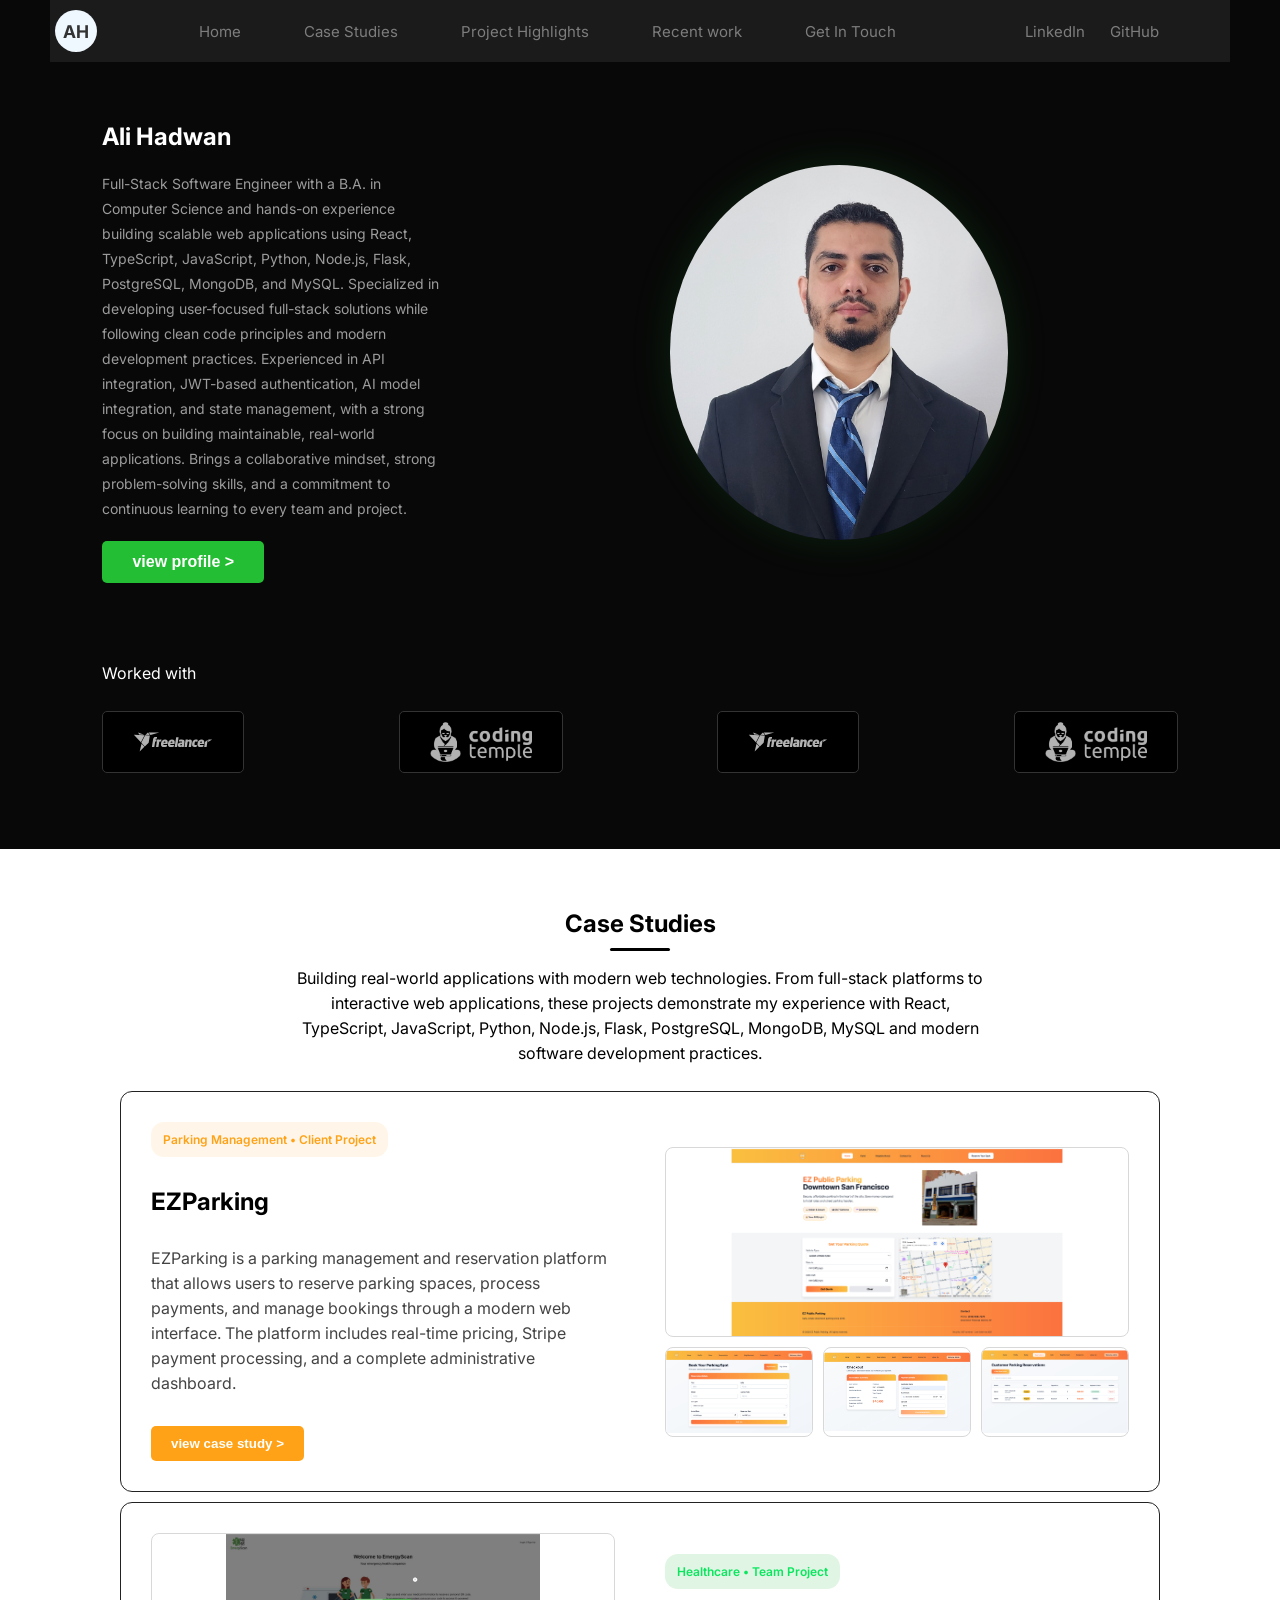
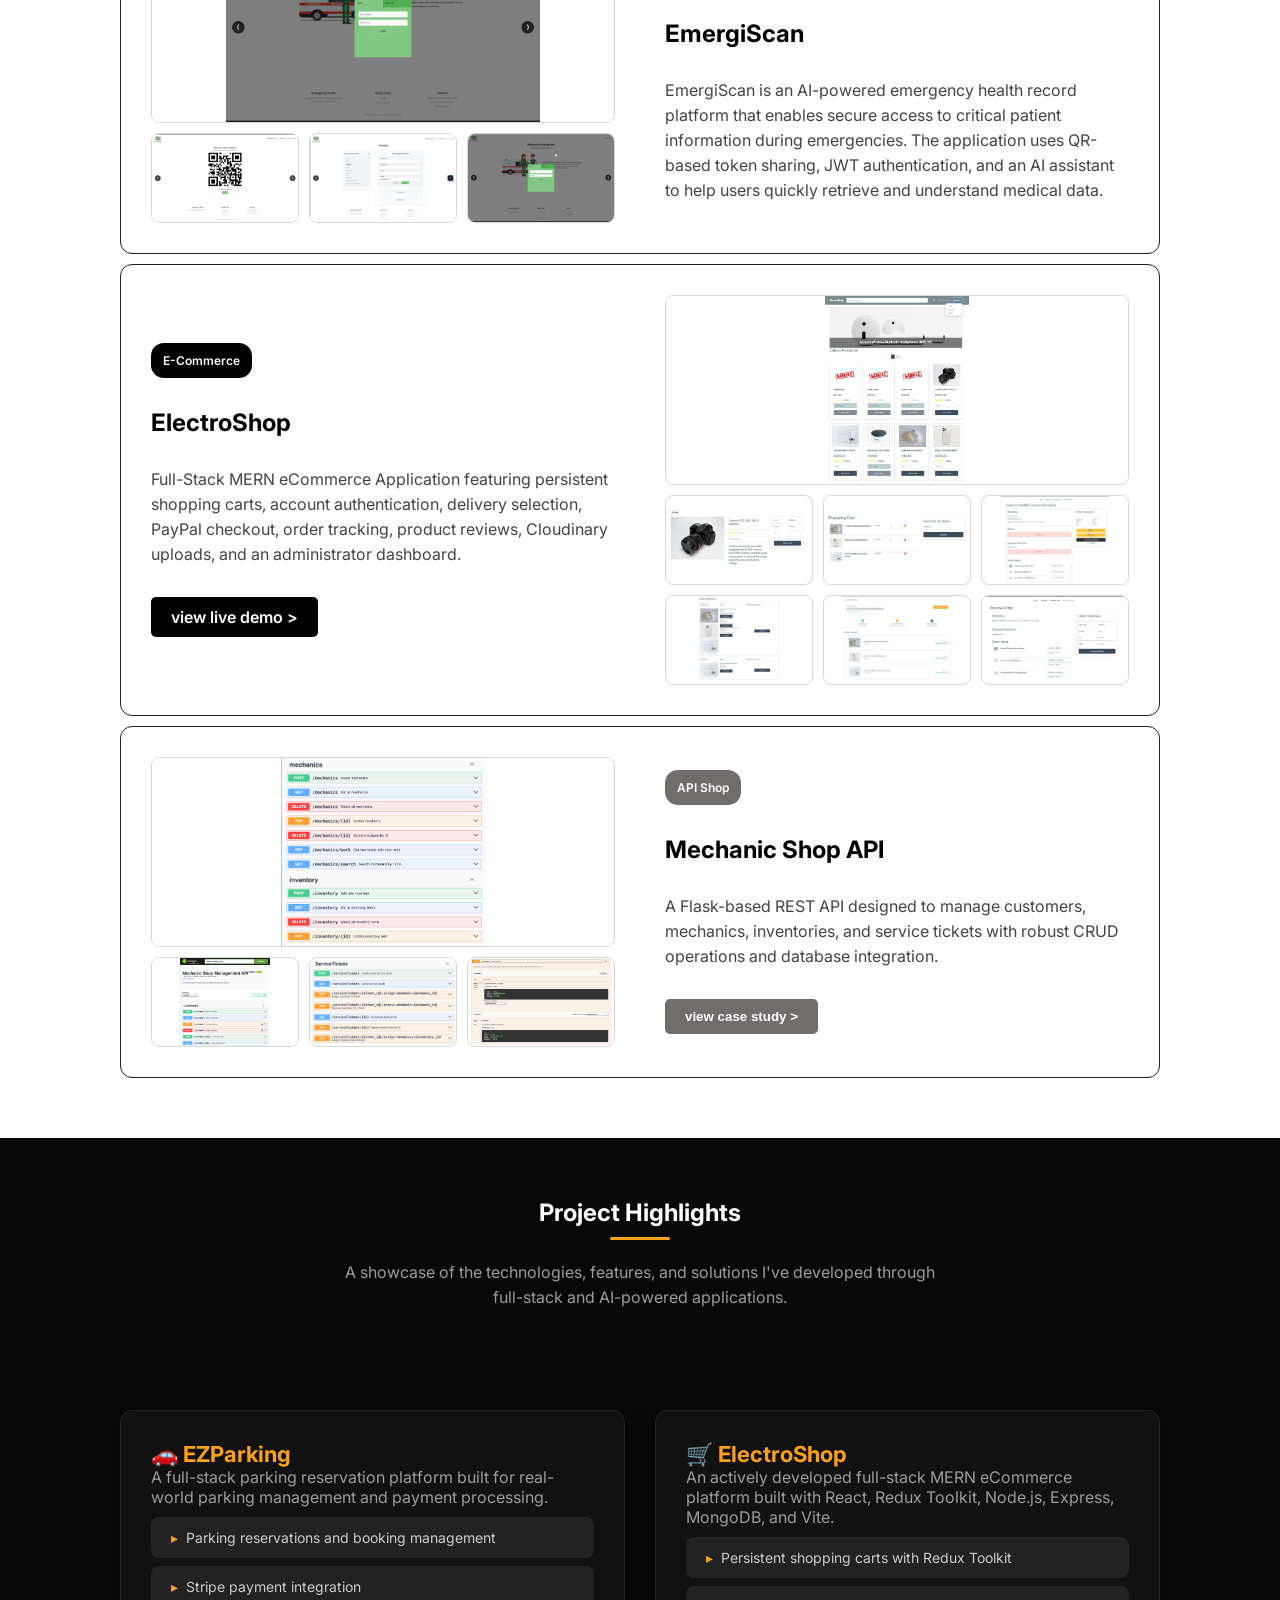
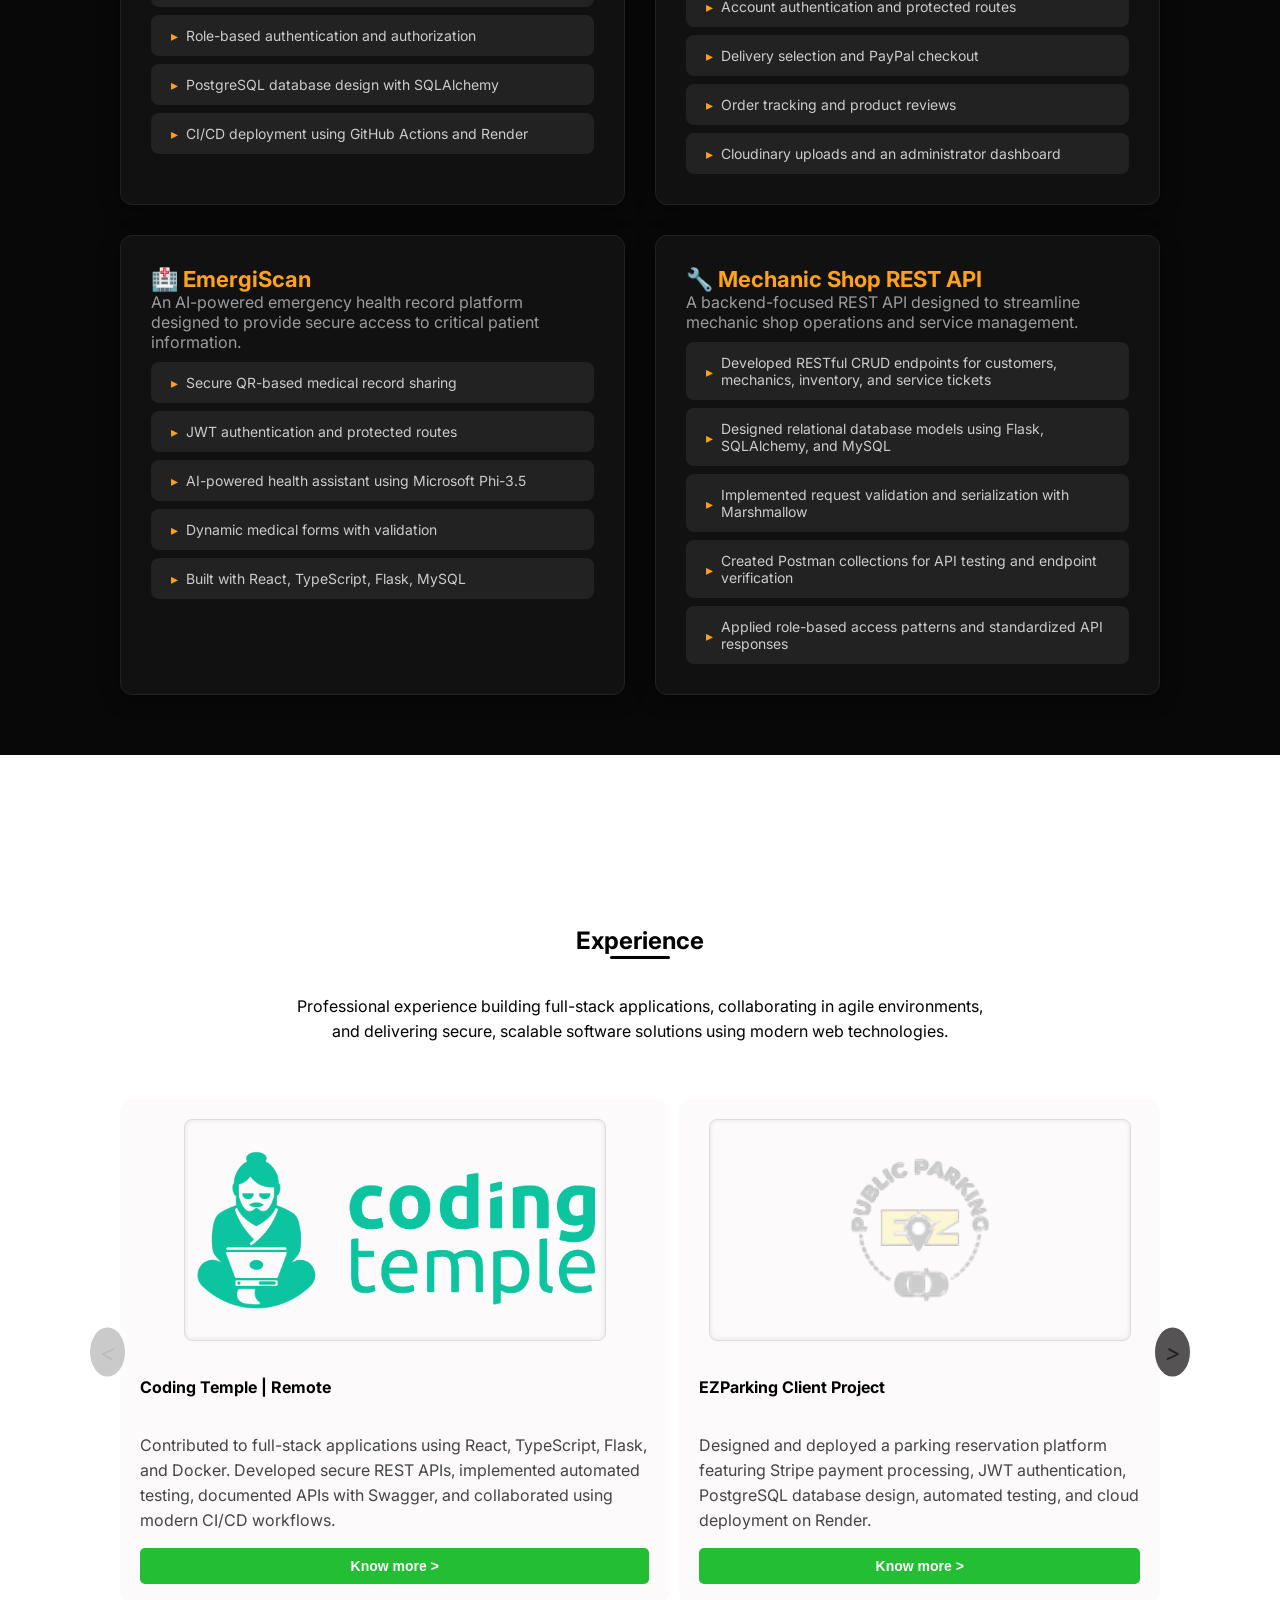
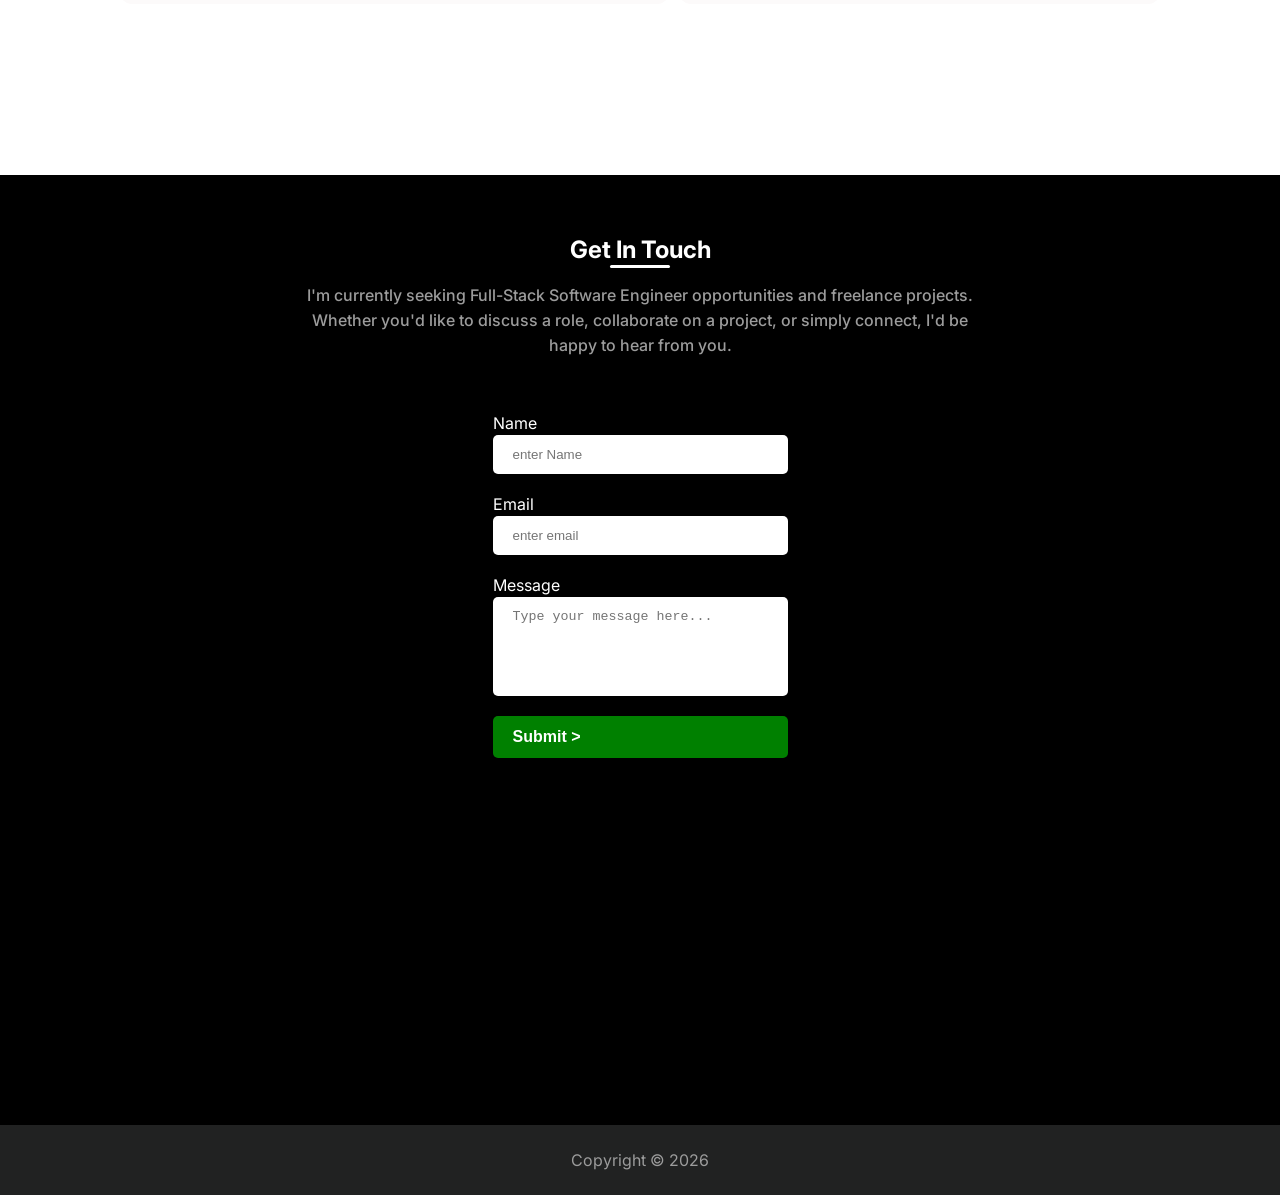
==== commit ce866dea: "feat: add responsive hamburger menu to header" ====
--- a/index.html
+++ b/index.html
@@ -20,33 +20,44 @@
   </head>
   <body>
     <header class="portfolio-header">
-      <nav class="portfolio-navs">
-        <ul>
-          <li><a href="#home">Home</a></li>
-          <li><a href="#case-studies">Case Studies</a></li>
-          <li><a href="#project-highlights">Project Highlights</a></li>
-          <li><a href="#recent-work">Recent work</a></li>
-          <li><a href="#get-in-touch">Get In Touch</a></li>
-        </ul>
-      </nav>
-
-      <div class="portfolio-social-links">
-        <a
-          href="https://www.linkedin.com/in/ali-hadwan/"
-          target="_blank"
-          rel="noopener noreferrer"
-          aria-label="Visit our LinkedIn profile"
-        >
-          LinkedIn
-        </a>
-        <a
-          href="https://github.com/alhadwan"
-          target="_blank"
-          rel="noopener noreferrer"
-          aria-label="Visit our GitHub profile"
-        >
-          GitHub
-        </a>
+      <a class="header-logo" href="#home" aria-label="Ali Hadwan home">AH</a>
+      <input type="checkbox" id="menu-toggle" class="menu-checkbox" />
+
+      <label for="menu-toggle" class="hamburger-label">
+        <span></span>
+        <span></span>
+        <span></span>
+      </label>
+
+      <div class="mobile-menu">
+        <nav class="portfolio-navs">
+          <ul>
+            <li><a href="#home">Home</a></li>
+            <li><a href="#case-studies">Case Studies</a></li>
+            <li><a href="#project-highlights">Project Highlights</a></li>
+            <li><a href="#recent-work">Recent work</a></li>
+            <li><a href="#get-in-touch">Get In Touch</a></li>
+          </ul>
+        </nav>
+
+        <div class="portfolio-social-links">
+          <a
+            href="https://www.linkedin.com/in/ali-hadwan/"
+            target="_blank"
+            rel="noopener noreferrer"
+            aria-label="Visit our LinkedIn profile"
+          >
+            LinkedIn
+          </a>
+          <a
+            href="https://github.com/alhadwan"
+            target="_blank"
+            rel="noopener noreferrer"
+            aria-label="Visit our GitHub profile"
+          >
+            GitHub
+          </a>
+        </div>
       </div>
     </header>
     <main>
@@ -433,7 +444,10 @@
             </p>
             <button
               type="button"
-              onclick="window.location.href='https://ez-public-parking-v2.onrender.com/'"
+              onclick="
+                window.location.href =
+                  'https://ez-public-parking-v2.onrender.com/'
+              "
             >
               Know more >
             </button>
--- a/styles/header.css
+++ b/styles/header.css
@@ -1,12 +1,46 @@
 .portfolio-header {
   background-color: rgb(27, 27, 27);
   display: flex;
+  align-items: center;
   gap: 30px;
   margin: 0 50px;
   padding: 5px;
   position: sticky;
   top: 0;
   z-index: 100;
+}
+
+.header-logo {
+  display: inline-flex;
+  align-items: center;
+  justify-content: center;
+  width: 42px;
+  height: 42px;
+  box-sizing: border-box;
+  border-radius: 50%;
+  background-color: aliceblue;
+  color: #333;
+  font-size: 1.1rem;
+  font-weight: 700;
+  text-decoration: none;
+}
+
+.header-logo:hover,
+.header-logo:focus-visible {
+  background-color: rgb(36, 190, 52);
+  color: white;
+}
+
+.menu-checkbox,
+.hamburger-label {
+  display: none;
+}
+
+.mobile-menu {
+  display: flex;
+  align-items: center;
+  flex: 1;
+  gap: 30px;
 }
 
 .portfolio-navs {
@@ -34,7 +68,7 @@
 
 .portfolio-social-links {
   display: flex;
-  /* flex-wrap: wrap; */
+
   flex: 1;
   justify-content: center;
   align-items: center;
@@ -52,23 +86,71 @@
 }
 /* Mobile */
 @media (max-width: 768px) {
-  .portfolio-social-links {
+  .portfolio-header {
+    flex-wrap: wrap;
+  }
+
+  .hamburger-label {
     display: flex;
     flex-direction: column;
-    /* flex-wrap: wrap; */
-    flex: 1;
-    justify-content: center;
-    align-items: center;
-    gap: 15px;
+    justify-content: space-between;
+    border: 1px solid #7e7d7d;
+    padding: 5px;
+    height: 17px;
+    width: 21px;
+    cursor: pointer;
   }
-  nav ul {
-    list-style: none;
-    border-bottom: none;
+
+  .header-logo {
+    margin-right: auto;
+  }
+  /* Draw the 3 horizontal bars using span tags */
+  .hamburger-label span {
+    display: block;
+    height: 3px;
+    width: 100%;
+    background-color: #7e7d7d;
+    border-radius: 2px;
+    transition: all 0.3s ease;
+  }
+  .mobile-menu {
+    display: none;
+    flex: 0 0 100%;
+    width: 100%;
+    flex-direction: column;
+    align-items: stretch;
+    gap: 8px;
+  }
+
+  .portfolio-navs,
+  .portfolio-social-links {
+    flex: none;
+    width: 100%;
+  }
+
+  .portfolio-social-links {
+    flex-direction: column;
+  }
+
+  .portfolio-navs ul {
+    flex-direction: column;
+    gap: 10px;
+    margin: 0;
+    padding: 0;
+  }
+
+  /* Show the complete menu when the menu checkbox is checked */
+  .menu-checkbox:checked ~ .mobile-menu {
     display: flex;
-    flex-direction: column;
-    /* flex-wrap: wrap; */
-    justify-content: space-around;
-    align-items: center;
-    gap: 20px;
+  }
+  /*  */
+  .menu-checkbox:checked ~ .hamburger-label span:nth-child(1) {
+    transform: translateY(7px) rotate(45deg);
+  }
+  .menu-checkbox:checked ~ .hamburger-label span:nth-child(2) {
+    opacity: 0;
+  }
+  .menu-checkbox:checked ~ .hamburger-label span:nth-child(3) {
+    transform: translateY(-7px) rotate(-45deg);
   }
 }
